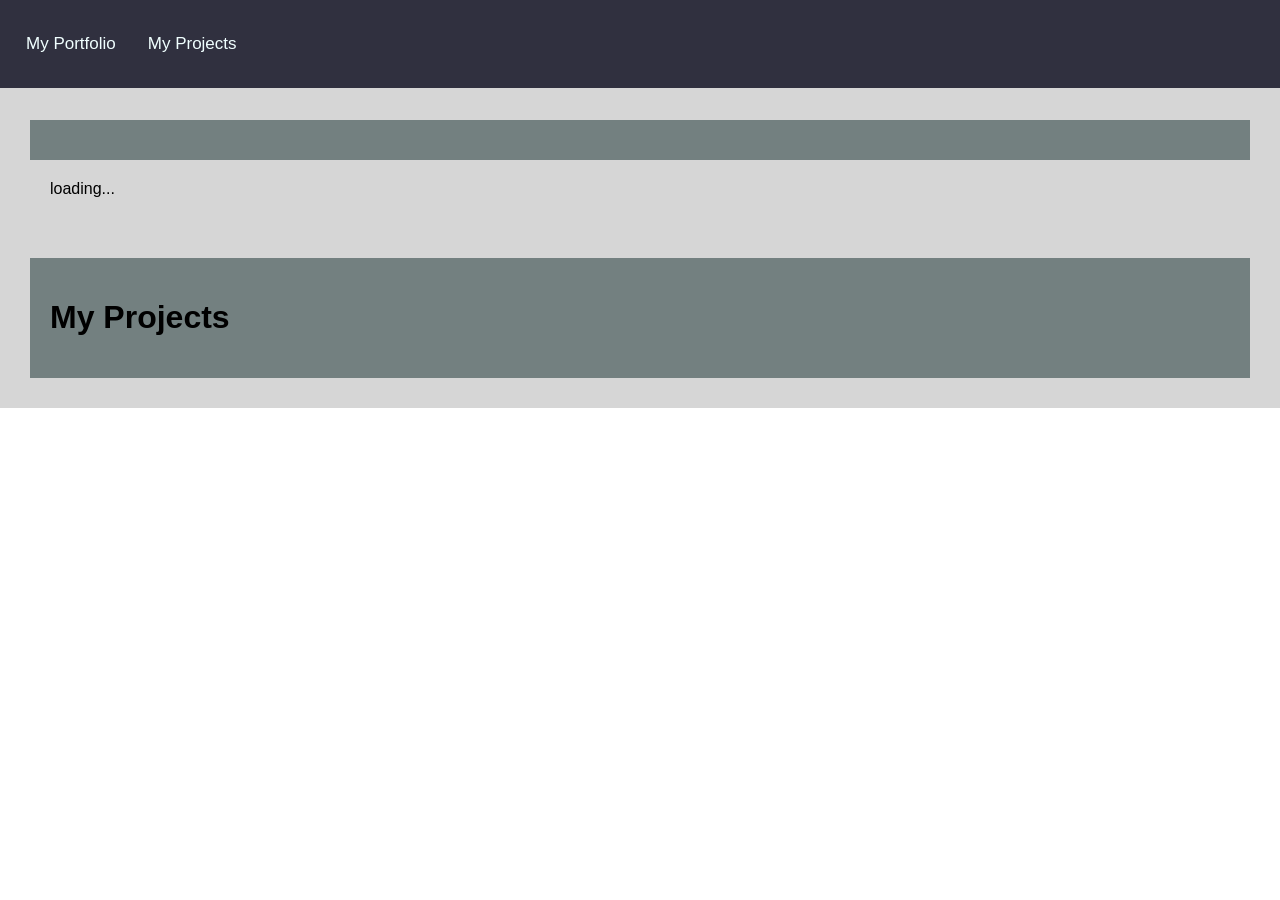
==== index.html @ d5e69540 "Rename file" ====
<!DOCTYPE html>
<html lang="en">
    <head>
        <meta name="viewport" content="width=device-width, initial-scale=1.0">
        <title>My Portfolio</title>
        <link rel="stylesheet" href="https://cdnjs.cloudflare.com/ajax/libs/font-awesome/4.7.0/css/font-awesome.min.css">
        <style>
            body{
                margin: 0;
                font-family: Arial, Helvetica, sans-serif;
            }
            div{
                padding: 20px 20px 20px 20px;
            }
            .container{
                background-color:#cccc;
                padding: 120px 30px 30px 30px;
                
            }
            .topnav{
                overflow: hidden;
                background-color:rgb(48, 48, 63);
                padding: 20px 10px;
                transition: 0.4s;
                position: fixed;
                width: 100%;
                top: 0;
                z-index:99;
            }
            .topnav a{
                float: left;
                color:azure;
                text-align: center;
                padding: 14px 16px;
                text-decoration: burlywood;
                font-size: 17px;
            }
            .topnav a:hover{
                background-color:cadetblue;
                color: white;
            }
            .topnav .icon {
                display: none;
            }

            @media screen and (max-width: 600px) {
            .topnav a:not(:first-child) {display: none;}
            .topnav a.icon {
                float: right;
                display: block;
            }
            }
            
            @media screen and (max-width: 600px) {
            .topnav.responsive {position: relative;}
            .topnav.responsive .icon {
                position: absolute;
                right: 0;
                top: 0;
            }
            .topnav.responsive a {
                float: none;
                display: block;
                text-align: left;
            }
            }




        </style>
    </head>
    <body>
        <div class="topnav" id="myTopnav">
            <a class="active" href="#home">My Portfolio</a>           
            <a href="#project">My Projects</a>
            <a href="javascript:void(0);" class="icon" onclick="myFunction()">
                <i class="fa fa-bars"></i>
            </a>

        </div>
        <div class="container">
            <div style='background-color: rgb(115, 128, 128); margin:auto'>
                <div style='margin:auto; background-color:rgb(115, 128, 128); width:50%;'class="main" id="mainContainer" hidden>
                    <img height="250" width="250" id="profileImage">
                    <h2 id="fullName"></h2>
                    <h3 id="companyName"></h3>
                    <h4 id="companyLocation"></h4>
                    <h5 id="followersInfo"></h5>
                    <p>
                        Check me on <a id="githubLink">Github</a>
                    </p>
                </div>
            </div>
            
            <div id="loading">
                loading...
            </div>
            <div style="padding:20px 20px">
                
            </div>
            <div style="background-color:rgb(115, 128, 128)"  id="project">
                <h1>My Projects</h1>
              
            </div>
        </div>


        <script>
            fetch("https://api.github.com/users/sbids")
            .then(response => response.json())
            .then(function(data){
                let followersCount = data['followers']
                let followersInfo = `I have been followed by ${followersCount} awesome people`
                document.getElementById('profileImage').src = data['avatar_url']
                document.getElementById('fullName').textContent = data['name']
                document.getElementById('companyName').textContent = data['company']
                document.getElementById('companyLocation').textContent = data['location']
                document.getElementById('followersInfo').textContent = followersInfo
                document.getElementById('githubLink').href = data['html_url']
                document.getElementById('mainContainer').hidden = false
                document.getElementById('loading').hidden = true

            })

            fetch("https://api.github.com/users/sbids/repos")
            .then(response => response.json())
            .then(function(data){
                for(x of data){
                    let anchor = document.createElement("a");
                    anchor.href = x.html_url;
                    anchor.textContent = x.name;
                                       
                    let m = document.createElement("OL");
                    m.setAttribute("id", "myOl");
                    document.getElementById('project').appendChild(m)

                    let y = document.createElement("LI");
                    y.appendChild(anchor).style.fontSize="large";
                    document.getElementById("myOl").appendChild(y)
                }
            })
            

            function myFunction() {
                var x = document.getElementById("myTopnav");
                if (x.className === "topnav") {
                    x.className += " responsive";
                } else {
                    x.className = "topnav";
                }
            }
            window.onscroll = function() {scrollFunction()};

            function scrollFunction() {
            if (document.body.scrollTop > 80 || document.documentElement.scrollTop > 80) {
                document.getElementById("myTopnav").style.padding = "20px 10px";
            } else {
                document.getElementById("myTopnav").style.padding = "20px 10px";
            }
            }
        </script>
    </body>
</html>
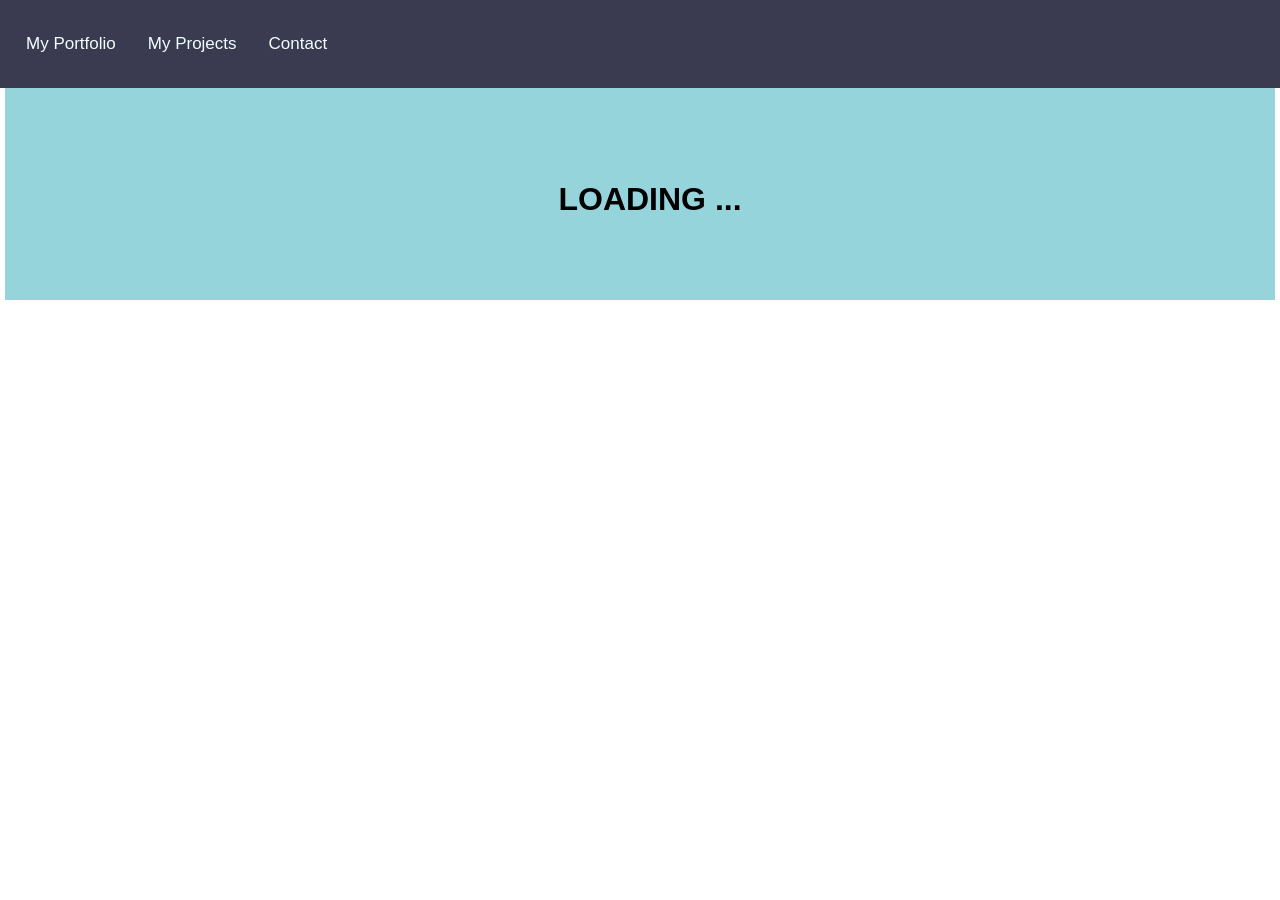
==== commit 710df1cb: "Added CSS files, images and Updated index file" ====
--- a/index.html
+++ b/index.html
@@ -4,105 +4,78 @@
         <meta name="viewport" content="width=device-width, initial-scale=1.0">
         <title>My Portfolio</title>
         <link rel="stylesheet" href="https://cdnjs.cloudflare.com/ajax/libs/font-awesome/4.7.0/css/font-awesome.min.css">
-        <style>
-            body{
-                margin: 0;
-                font-family: Arial, Helvetica, sans-serif;
-            }
-            div{
-                padding: 20px 20px 20px 20px;
-            }
-            .container{
-                background-color:#cccc;
-                padding: 120px 30px 30px 30px;
-                
-            }
-            .topnav{
-                overflow: hidden;
-                background-color:rgb(48, 48, 63);
-                padding: 20px 10px;
-                transition: 0.4s;
-                position: fixed;
-                width: 100%;
-                top: 0;
-                z-index:99;
-            }
-            .topnav a{
-                float: left;
-                color:azure;
-                text-align: center;
-                padding: 14px 16px;
-                text-decoration: burlywood;
-                font-size: 17px;
-            }
-            .topnav a:hover{
-                background-color:cadetblue;
-                color: white;
-            }
-            .topnav .icon {
-                display: none;
-            }
-
-            @media screen and (max-width: 600px) {
-            .topnav a:not(:first-child) {display: none;}
-            .topnav a.icon {
-                float: right;
-                display: block;
-            }
-            }
-            
-            @media screen and (max-width: 600px) {
-            .topnav.responsive {position: relative;}
-            .topnav.responsive .icon {
-                position: absolute;
-                right: 0;
-                top: 0;
-            }
-            .topnav.responsive a {
-                float: none;
-                display: block;
-                text-align: left;
-            }
-            }
-
-
-
-
-        </style>
-    </head>
+        <link rel="stylesheet" href="style.css">
     <body>
-        <div class="topnav" id="myTopnav">
+        <nav class="topnav" id="myTopnav">
             <a class="active" href="#home">My Portfolio</a>           
             <a href="#project">My Projects</a>
+            <a href="#contact">Contact</a>
             <a href="javascript:void(0);" class="icon" onclick="myFunction()">
                 <i class="fa fa-bars"></i>
             </a>
+        </nav>
+        <div class="container">            
+            <div id="loading">
+                <h1 style="text-align: center;">LOADING ...</h1>
+            </div>
+            <div class="gradient" id="mainContainer" hidden>                                        
+                <table>
+                    <tr>
+                        <td style="width:40%">
+                            <h2 id="fullName"></h2>
+                            <h3 id="companyName"></h3>
+                            <h4 id="companyLocation"></h4>
+                            <h5 id="followersInfo"></h5>
+                            
+                            <p><strong>Check me on  </strong><br>                    
+                                <a id="githubLink" target="_blank"><i class="fa fa-github"  style="color:black"></i></a>
+                                <a href="https://www.linkedin.com/in/bidhya-shrestha-98ab3a123/" target="_blank"><i class="fa fa-linkedin-square" style="background: #007bb5; color:white"></i></a>
+                                <a href="https://www.facebook.com/scientia.avellit" target="_blank"><i class="fa fa-facebook" style="background: #3B5998;color:white;"></i></a>
+                            </p>
+                        </td>
+                        <td style="width:60%; text-align:right">
+                            <img style="width:100%; height:auto; max-width: 300px;" id="profileImage">
+                        </td>
+                    </tr>
+                </table>
+            </div>
 
-        </div>
-        <div class="container">
-            <div style='background-color: rgb(115, 128, 128); margin:auto'>
-                <div style='margin:auto; background-color:rgb(115, 128, 128); width:50%;'class="main" id="mainContainer" hidden>
-                    <img height="250" width="250" id="profileImage">
-                    <h2 id="fullName"></h2>
-                    <h3 id="companyName"></h3>
-                    <h4 id="companyLocation"></h4>
-                    <h5 id="followersInfo"></h5>
-                    <p>
-                        Check me on <a id="githubLink">Github</a>
-                    </p>
+            <div id="project" class="gradient" hidden>
+                <h2 style="padding: 15px 0px 0px 10px">MY PROJECTS</h2>
+                
+            </div>
+
+            <div id="contact" class="gradient" hidden>
+                <header style="padding:10px 0px 0px 0px">
+                    <h3 style="text-align:center;">Contact me </h3>
+                </header>
+                <h2 style="text-align: center;">GET IN TOUCH WITH ME</h2>  
+                <div style="text-align:center; margin:auto; width:50%;">
+                    <i class="fa fa-envelope" style="color:rgb(57, 35, 117);"></i><br>
+                    <h4>
+                        Contact By Email           
+                    </h4>
+                    <a href="mailto:shresthabidhya6381@gmail.com">shresthabidhya6381@gmail.com</a><br>
+                    <hr>
+                    <br>
+                    <i class="fa fa-phone" style="font-size:36px; color:rgb(57, 35, 117);"></i><br>
+                    <h4>
+                        Contact By Phone           
+                    </h4>
+                    <a href="tel:+9779860896950">+977-9850896950</a>
+                    <hr>
+                    <br>
+                    <i class="fa fa-home" style="font-size:36px; color:rgb(57, 35, 117);"></i><br>
+                    <h4>
+                        Looking for Address          
+                    </h4>
+                    <h4>Sanga, Banepa -14</h4>
+                    <h4>Kavrepalanchwok, Nepal</h4>
                 </div>
+                
+                
             </div>
             
-            <div id="loading">
-                loading...
-            </div>
-            <div style="padding:20px 20px">
-                
-            </div>
-            <div style="background-color:rgb(115, 128, 128)"  id="project">
-                <h1>My Projects</h1>
-              
-            </div>
         </div>
 
 
@@ -119,6 +92,8 @@
                 document.getElementById('followersInfo').textContent = followersInfo
                 document.getElementById('githubLink').href = data['html_url']
                 document.getElementById('mainContainer').hidden = false
+                document.getElementById('project').hidden = false
+                document.getElementById('contact').hidden = false                
                 document.getElementById('loading').hidden = true
 
             })
@@ -128,16 +103,21 @@
             .then(function(data){
                 for(x of data){
                     let anchor = document.createElement("a");
+                    let project_description = x['description']
+                    let description_list = document.createElement("DL");
+                    let description_term = document.createElement("DT");
+                    let description_definition = document.createElement("DD");     
+                    let br = document.createElement("BR");           
                     anchor.href = x.html_url;
-                    anchor.textContent = x.name;
-                                       
-                    let m = document.createElement("OL");
-                    m.setAttribute("id", "myOl");
-                    document.getElementById('project').appendChild(m)
-
-                    let y = document.createElement("LI");
-                    y.appendChild(anchor).style.fontSize="large";
-                    document.getElementById("myOl").appendChild(y)
+                    anchor.textContent = x.name;      
+                    description_list.setAttribute("id", "myOl");
+                    document.getElementById('project').appendChild(description_list);
+                    description_definition.textContent = project_description;
+                    description_term.appendChild(anchor).style.fontSize="large";
+                    description_term.appendChild(description_definition); 
+                    description_term.append(br);                   
+                    document.getElementById("myOl").appendChild(description_term);
+                    
                 }
             })
             
--- a/style.css
+++ b/style.css
@@ -0,0 +1,97 @@
+body{
+    margin: 0;
+    font-family: Arial, Helvetica, sans-serif;
+}
+
+div{
+    padding: 20px 20px 20px 40px;
+    margin:10px 5px 10px 5px;
+    word-wrap: break-word;
+    /* outline:5px solid rgb(56, 158, 172); */
+}
+
+.gradient{
+    background-image: linear-gradient(rgb(236, 232, 241), rgb(143, 135, 190));
+    width:70%;
+    margin:auto;
+    margin-top: 20px;
+    margin-bottom: 20px;
+    /* filter: drop-shadow(15px 17px 18px red); */
+}
+
+.container{
+    background-image : url("peng.png"), url("owllu.jpg");
+    background-size: 15%, cover;
+    background-repeat: no-repeat;
+    background-attachment: fixed, fixed;
+    background-position: left center,right bottom;
+    /* background-color:rgb(50, 50, 51); */
+    padding: 120px 30px 30px 30px; 
+    height:100%           
+}
+
+.topnav{
+    overflow: hidden;
+    background-color:rgb(58, 58, 80);
+    padding: 20px 10px;
+    transition: 0.4s;
+    position: fixed;
+    width: 100%;
+    top: 0;
+    z-index:99;
+}
+
+.topnav a{
+    float: left;
+    color:azure;
+    text-align: center;
+    padding: 14px 16px;
+    text-decoration: burlywood;
+    font-size: 17px;
+}
+
+.topnav a:hover{
+    background-color:cadetblue;
+    color: white;
+}
+
+.topnav .icon {
+    display: none;
+}
+
+@media screen and (max-width: 600px) {
+    .topnav a:not(:first-child) {display: none;}
+    .topnav a.icon {
+        float: right;
+        display: block;
+    }
+    }
+    
+@media screen and (max-width: 600px) {
+    .topnav.responsive {position: relative;}
+    .topnav.responsive .icon {
+        position: absolute;
+        right: 0;
+        top: 0;
+    }
+
+.topnav.responsive a {
+    float: none;
+    display: block;
+    text-align: left;
+}
+}
+
+.fa:hover {
+    opacity: 0.7;
+}
+
+.fa {
+    padding: 5px;
+    font-size: 20px;
+    width: 15px;
+    height: 15px;
+    text-align: center;
+    text-decoration: none;
+    margin: 2px 2px;
+}
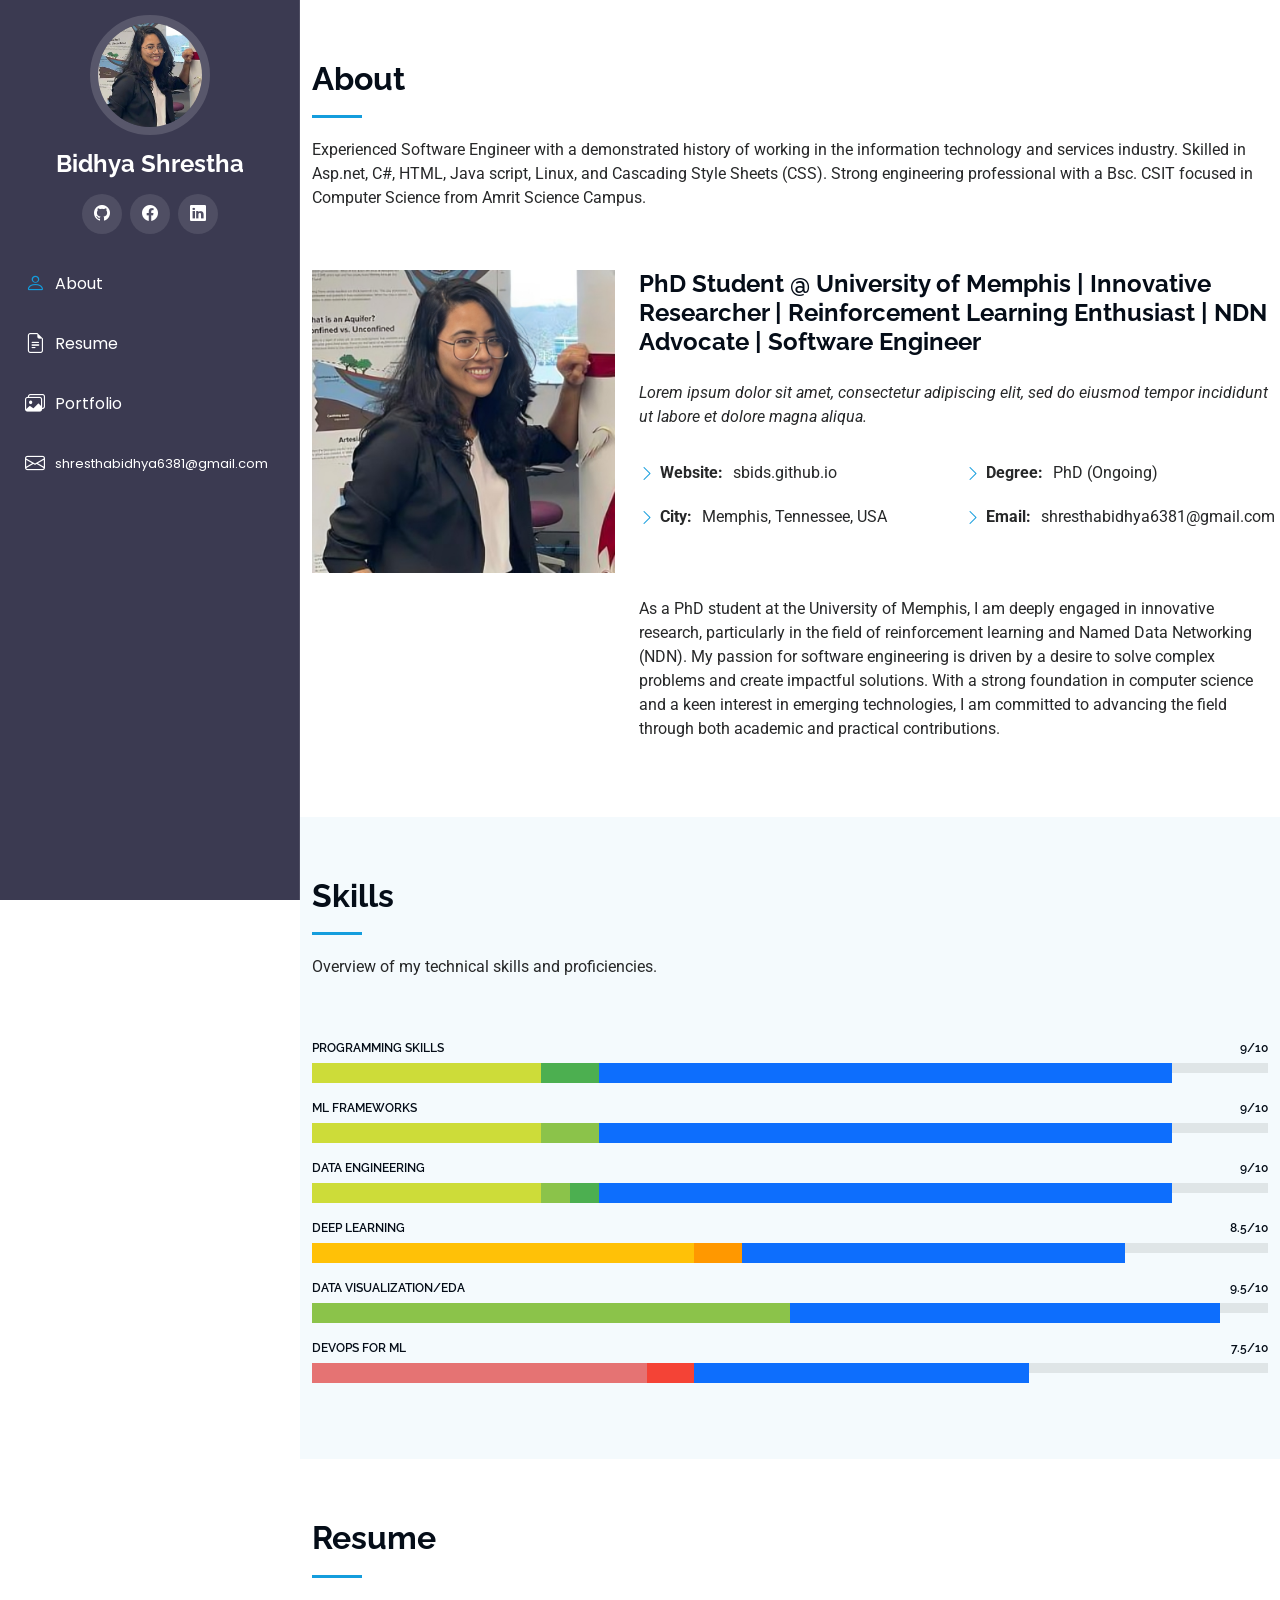
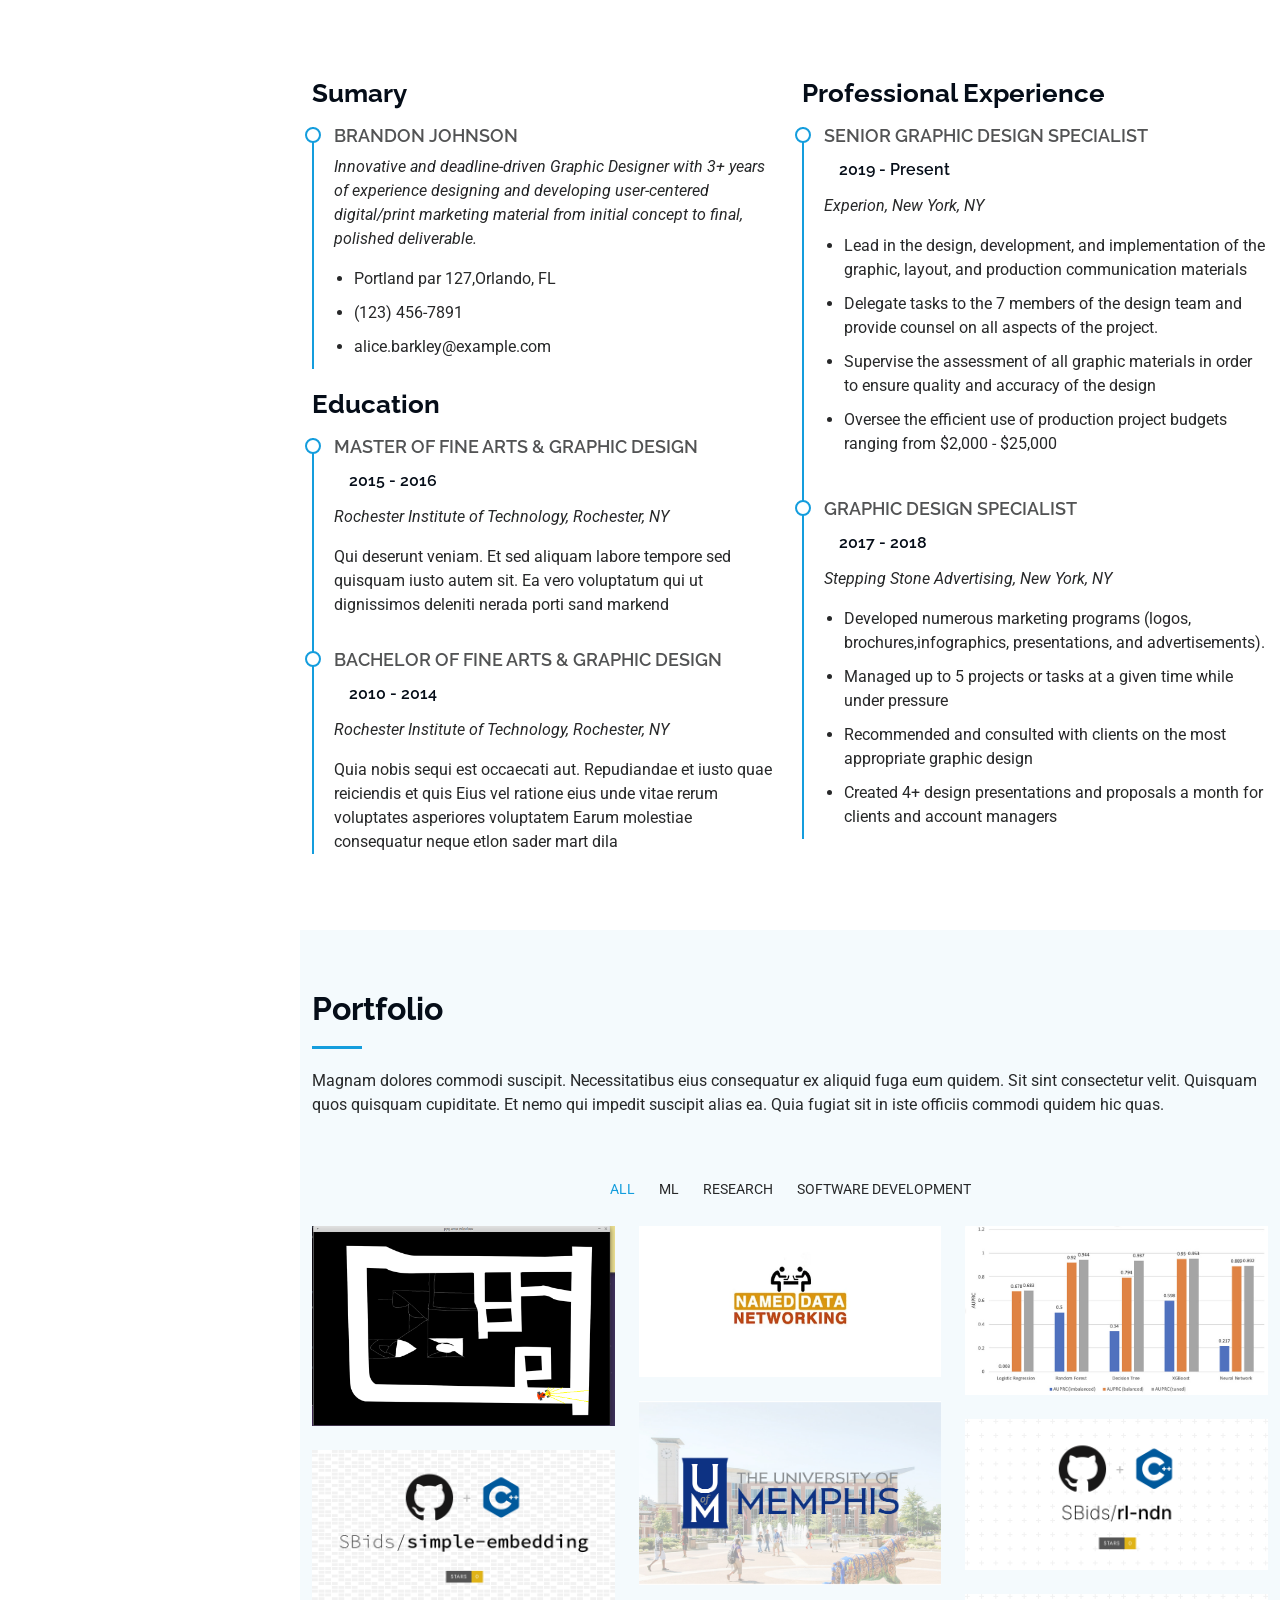
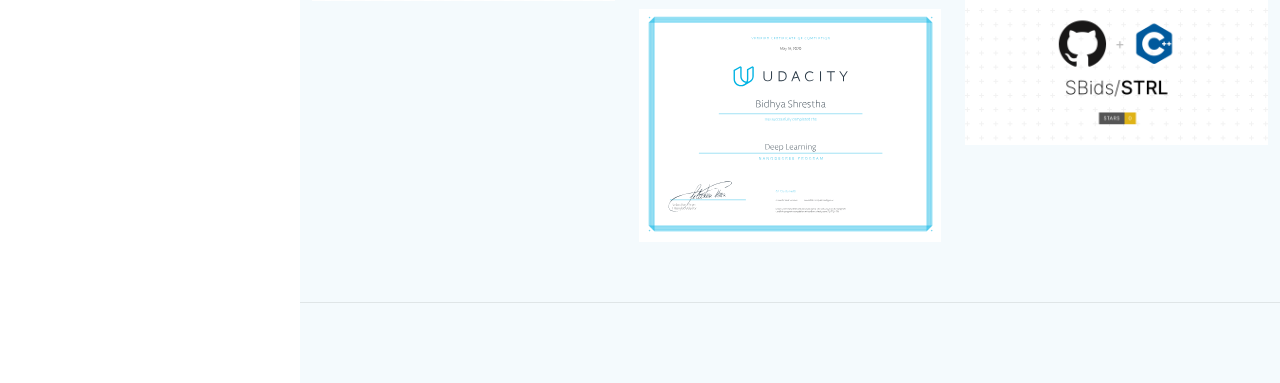
==== commit 8ac57a27: "second version of portfolio page" ====
--- a/index.html
+++ b/index.html
@@ -1,144 +1,430 @@
 <!DOCTYPE html>
 <html lang="en">
-    <head>
-        <meta name="viewport" content="width=device-width, initial-scale=1.0">
-        <title>My Portfolio</title>
-        <link rel="stylesheet" href="https://cdnjs.cloudflare.com/ajax/libs/font-awesome/4.7.0/css/font-awesome.min.css">
-        <link rel="stylesheet" href="style.css">
-    <body>
-        <nav class="topnav" id="myTopnav">
-            <a class="active" href="#home">My Portfolio</a>           
-            <a href="#project">My Projects</a>
-            <a href="#contact">Contact</a>
-            <a href="javascript:void(0);" class="icon" onclick="myFunction()">
-                <i class="fa fa-bars"></i>
-            </a>
-        </nav>
-        <div class="container">            
-            <div id="loading">
-                <h1 style="text-align: center;">LOADING ...</h1>
-            </div>
-            <div class="gradient" id="mainContainer" hidden>                                        
-                <table>
-                    <tr>
-                        <td style="width:40%">
-                            <h2 id="fullName"></h2>
-                            <h3 id="companyName"></h3>
-                            <h4 id="companyLocation"></h4>
-                            <h5 id="followersInfo"></h5>
-                            
-                            <p><strong>Check me on  </strong><br>                    
-                                <a id="githubLink" target="_blank"><i class="fa fa-github"  style="color:black"></i></a>
-                                <a href="https://www.linkedin.com/in/bidhya-shrestha-98ab3a123/" target="_blank"><i class="fa fa-linkedin-square" style="background: #007bb5; color:white"></i></a>
-                                <a href="https://www.facebook.com/scientia.avellit" target="_blank"><i class="fa fa-facebook" style="background: #3B5998;color:white;"></i></a>
-                            </p>
-                        </td>
-                        <td style="width:60%; text-align:right">
-                            <img style="width:100%; height:auto; max-width: 300px;" id="profileImage">
-                        </td>
-                    </tr>
-                </table>
-            </div>
-
-            <div id="project" class="gradient" hidden>
-                <h2 style="padding: 15px 0px 0px 10px">MY PROJECTS</h2>
-                
-            </div>
-
-            <div id="contact" class="gradient" hidden>
-                <header style="padding:10px 0px 0px 0px">
-                    <h3 style="text-align:center;">Contact me </h3>
-                </header>
-                <h2 style="text-align: center;">GET IN TOUCH WITH ME</h2>  
-                <div style="text-align:center; margin:auto; width:50%;">
-                    <i class="fa fa-envelope" style="color:rgb(57, 35, 117);"></i><br>
-                    <h4>
-                        Contact By Email           
-                    </h4>
-                    <a href="mailto:shresthabidhya6381@gmail.com">shresthabidhya6381@gmail.com</a><br>
-                    <hr>
-                    <br>
-                    <i class="fa fa-phone" style="font-size:36px; color:rgb(57, 35, 117);"></i><br>
-                    <h4>
-                        Contact By Phone           
-                    </h4>
-                    <a href="tel:+9779860896950">+977-9850896950</a>
-                    <hr>
-                    <br>
-                    <i class="fa fa-home" style="font-size:36px; color:rgb(57, 35, 117);"></i><br>
-                    <h4>
-                        Looking for Address          
-                    </h4>
-                    <h4>Sanga, Banepa -14</h4>
-                    <h4>Kavrepalanchwok, Nepal</h4>
-                </div>
-                
-                
-            </div>
-            
+
+<head>
+  <meta charset="utf-8">
+  <meta content="width=device-width, initial-scale=1.0" name="viewport">
+  <title>Portfolio | Bidhya Shrestha</title>
+  <link href="assets/img/favicon.png" rel="icon">
+  
+  <link href="https://fonts.googleapis.com" rel="preconnect">
+  <link href="https://fonts.gstatic.com" rel="preconnect" crossorigin>
+  <link href="https://fonts.googleapis.com/css2?family=Roboto:ital,wght@0,100;0,300;0,400;0,500;0,700;0,900;1,100;1,300;1,400;1,500;1,700;1,900&family=Poppins:ital,wght@0,100;0,200;0,300;0,400;0,500;0,600;0,700;0,800;0,900;1,100;1,200;1,300;1,400;1,500;1,600;1,700;1,800;1,900&family=Raleway:ital,wght@0,100;0,200;0,300;0,400;0,500;0,600;0,700;0,800;0,900;1,100;1,200;1,300;1,400;1,500;1,600;1,700;1,800;1,900&display=swap" rel="stylesheet">
+
+  <!-- Vendor CSS Files -->
+  <link href="assets/vendor/bootstrap/css/bootstrap.min.css" rel="stylesheet">
+  <link href="assets/vendor/bootstrap-icons/bootstrap-icons.css" rel="stylesheet">
+  <link href="assets/vendor/aos/aos.css" rel="stylesheet">
+  <link href="assets/vendor/glightbox/css/glightbox.min.css" rel="stylesheet">
+  <link href="assets/vendor/swiper/swiper-bundle.min.css" rel="stylesheet">
+
+  <!-- Main CSS File -->
+  <link href="assets/css/main.css" rel="stylesheet">
+
+</head>
+
+<body class="index-page">
+
+  <header id="header" class="header primary-background d-flex flex-column">
+    <i class="header-toggle d-xl-none bi bi-list"></i>
+
+    <div class="profile-img">
+      <img src="assets/img/bidhya.png" alt="" class="img-fluid rounded-circle">
+    </div>
+
+    <a href="index.html" class="logo d-flex align-items-center justify-content-center">
+      <h1 class="sitename">Bidhya Shrestha</h1>
+    </a>
+
+    <div class="social-links text-center">
+      <a href="https://github.com/SBids" class="github"><i class="bi bi-github"></i></a>
+      <a href="https://www.facebook.com/scientia.avellit" class="facebook"><i class="bi bi-facebook"></i></a>
+      <a href="https://www.linkedin.com/in/bidhya-shrestha-98ab3a123/" class="linkedin"><i class="bi bi-linkedin"></i></a>
+    </div>
+
+    <nav id="navmenu" class="navmenu">
+      <ul>
+        <li><a href="#about"><i class="bi bi-person navicon"></i> About</a></li>
+        <li><a href="#resume"><i class="bi bi-file-earmark-text navicon"></i> Resume</a></li>
+        <li><a href="#portfolio"><i class="bi bi-images navicon"></i> Portfolio</a></li>
+        <li><a href="mailto:shresthabidhya6381@gmail.com" style="font-size: small;"><i class="bi bi-envelope navicon"></i> shresthabidhya6381@gmail.com</a></li>
+      </ul>
+    </nav>
+
+  </header>
+
+  <main class="main">
+
+    
+    <!-- About Section -->
+    <section id="about" class="about section">
+
+      <!-- Section Title -->
+      <div class="container section-title" data-aos="fade-up">
+        <h2>About</h2>
+        <p>Experienced Software Engineer with a demonstrated history of working in the information technology and services industry. Skilled in Asp.net, C#, HTML, Java script, Linux, and Cascading Style Sheets (CSS). Strong engineering professional with a Bsc. CSIT focused in Computer Science from Amrit Science Campus.         </p>
+      </div><!-- End Section Title -->
+
+      <div class="container" data-aos="fade-up" data-aos-delay="100">
+
+        <div class="row gy-4 justify-content-center">
+          <div class="col-lg-4">
+            <img src="assets/img/bidhya.png" class="img-fluid" alt="">
+          </div>
+          <div class="col-lg-8 content">
+            <h2>PhD Student @ University of Memphis | Innovative Researcher | Reinforcement Learning Enthusiast | NDN Advocate | Software Engineer</h2>
+            <p class="fst-italic py-3">
+              Lorem ipsum dolor sit amet, consectetur adipiscing elit, sed do eiusmod tempor incididunt ut labore et dolore
+              magna aliqua.
+            </p>
+            <div class="row">
+              <div class="col-lg-6">
+                <ul>
+                  <li><i class="bi bi-chevron-right"></i> <strong>Website:</strong> <span>sbids.github.io</span></li>
+                  <!-- <li><i class="bi bi-chevron-right"></i> <strong>Phone:</strong> <span>+123 456 7890</span></li> -->
+                  <li><i class="bi bi-chevron-right"></i> <strong>City:</strong> <span>Memphis, Tennessee, USA</span></li>
+                </ul>
+              </div>
+              <div class="col-lg-6">
+                <ul>
+                  <li><i class="bi bi-chevron-right"></i> <strong>Degree:</strong> <span>PhD (Ongoing)</span></li>
+                  <li><i class="bi bi-chevron-right"></i> <strong>Email:</strong> <span>shresthabidhya6381@gmail.com</span></li>
+              </div>
+            </div>
+            <p class="py-3">
+            <p>
+              As a PhD student at the University of Memphis, I am deeply engaged in innovative research, particularly in the field of reinforcement learning and Named Data Networking (NDN). My passion for software engineering is driven by a desire to solve complex problems and create impactful solutions. With a strong foundation in computer science and a keen interest in emerging technologies, I am committed to advancing the field through both academic and practical contributions.
+            </p>
+            </p>
+          </div>
         </div>
 
-
-        <script>
-            fetch("https://api.github.com/users/sbids")
-            .then(response => response.json())
-            .then(function(data){
-                let followersCount = data['followers']
-                let followersInfo = `I have been followed by ${followersCount} awesome people`
-                document.getElementById('profileImage').src = data['avatar_url']
-                document.getElementById('fullName').textContent = data['name']
-                document.getElementById('companyName').textContent = data['company']
-                document.getElementById('companyLocation').textContent = data['location']
-                document.getElementById('followersInfo').textContent = followersInfo
-                document.getElementById('githubLink').href = data['html_url']
-                document.getElementById('mainContainer').hidden = false
-                document.getElementById('project').hidden = false
-                document.getElementById('contact').hidden = false                
-                document.getElementById('loading').hidden = true
-
-            })
-
-            fetch("https://api.github.com/users/sbids/repos")
-            .then(response => response.json())
-            .then(function(data){
-                for(x of data){
-                    let anchor = document.createElement("a");
-                    let project_description = x['description']
-                    let description_list = document.createElement("DL");
-                    let description_term = document.createElement("DT");
-                    let description_definition = document.createElement("DD");     
-                    let br = document.createElement("BR");           
-                    anchor.href = x.html_url;
-                    anchor.textContent = x.name;      
-                    description_list.setAttribute("id", "myOl");
-                    document.getElementById('project').appendChild(description_list);
-                    description_definition.textContent = project_description;
-                    description_term.appendChild(anchor).style.fontSize="large";
-                    description_term.appendChild(description_definition); 
-                    description_term.append(br);                   
-                    document.getElementById("myOl").appendChild(description_term);
-                    
-                }
-            })
-            
-
-            function myFunction() {
-                var x = document.getElementById("myTopnav");
-                if (x.className === "topnav") {
-                    x.className += " responsive";
-                } else {
-                    x.className = "topnav";
-                }
-            }
-            window.onscroll = function() {scrollFunction()};
-
-            function scrollFunction() {
-            if (document.body.scrollTop > 80 || document.documentElement.scrollTop > 80) {
-                document.getElementById("myTopnav").style.padding = "20px 10px";
-            } else {
-                document.getElementById("myTopnav").style.padding = "20px 10px";
-            }
-            }
-        </script>
-    </body>
+      </div>
+
+    </section><!-- /About Section -->
+
+    
+<!-- Skills Section -->
+<section id="skills" class="skills section light-background">
+
+  <!-- Section Title -->
+  <div class="container section-title" data-aos="fade-up">
+    <h2>Skills</h2>
+    <p>Overview of my technical skills and proficiencies.</p>
+  </div><!-- End Section Title -->
+
+  <div class="container" data-aos="fade-up" data-aos-delay="100">
+
+    <div class="row skills-content skills-animation">
+
+      <div class="col-lg-12">
+
+        <div class="progress">
+          <span class="skill">Programming Skills <i class="val">9/10</i></span>
+          <div class="progress-bar-wrap">
+            <div class="progress-bar" role="progressbar" aria-valuenow="90" aria-valuemin="0" aria-valuemax="100" style="width: 90%;">
+              <div style="width: 33.33%; background-color: #4caf50;" title="Python: 10/10"></div>
+              <div style="width: 23.33%; background-color: #8bc34a;" title="C#: 7/10"></div>
+              <div style="width: 26.67%; background-color: #cddc39;" title="SQL: 8/10"></div>
+            </div>
+          </div>
+        </div><!-- End Skills Item -->
+
+        <div class="progress">
+          <span class="skill">ML Frameworks <i class="val">9/10</i></span>
+          <div class="progress-bar-wrap">
+            <div class="progress-bar" role="progressbar" aria-valuenow="90" aria-valuemin="0" aria-valuemax="100" style="width: 90%;">
+              <div style="width: 30%; background-color: #4caf50;" title="TensorFlow/Keras: 9/10"></div>
+              <div style="width: 33.33%; background-color: #8bc34a;" title="Scikit-learn: 10/10"></div>
+              <div style="width: 26.67%; background-color: #cddc39;" title="NLP Tools: 8/10"></div>
+            </div>
+          </div>
+        </div><!-- End Skills Item -->
+
+        <div class="progress">
+          <span class="skill">Data Engineering <i class="val">9/10</i></span>
+          <div class="progress-bar-wrap">
+            <div class="progress-bar" role="progressbar" aria-valuenow="90" aria-valuemin="0" aria-valuemax="100" style="width: 90%;">
+              <div style="width: 33.33%; background-color: #4caf50;" title="Data Wrangling: 10/10"></div>
+              <div style="width: 30%; background-color: #8bc34a;" title="ETL/Pipelines: 9/10"></div>
+              <div style="width: 26.67%; background-color: #cddc39;" title="Cloud Tools: 8/10"></div>
+            </div>
+          </div>
+        </div><!-- End Skills Item -->
+
+        <div class="progress">
+          <span class="skill">Deep Learning <i class="val">8.5/10</i></span>
+          <div class="progress-bar-wrap">
+            <div class="progress-bar" role="progressbar" aria-valuenow="85" aria-valuemin="0" aria-valuemax="100" style="width: 85%;">
+              <div style="width: 52.94%; background-color: #ff9800;" title="Model Design: 9/10"></div>
+              <div style="width: 47.06%; background-color: #ffc107;" title="Optimization Techniques: 8/10"></div>
+            </div>
+          </div>
+        </div><!-- End Skills Item -->
+
+        <div class="progress">
+          <span class="skill">Data Visualization/EDA <i class="val">9.5/10</i></span>
+          <div class="progress-bar-wrap">
+            <div class="progress-bar" role="progressbar" aria-valuenow="95" aria-valuemin="0" aria-valuemax="100" style="width: 95%;">
+              <div style="width: 47.37%; background-color: #4caf50;" title="Visualization Tools: 9/10"></div>
+              <div style="width: 52.63%; background-color: #8bc34a;" title="EDA: 10/10"></div>
+            </div>
+          </div>
+        </div><!-- End Skills Item -->
+
+        <div class="progress">
+          <span class="skill">DevOps for ML <i class="val">7.5/10</i></span>
+          <div class="progress-bar-wrap">
+            <div class="progress-bar" role="progressbar" aria-valuenow="75" aria-valuemin="0" aria-valuemax="100" style="width: 75%;">
+              <div style="width: 53.33%; background-color: #f44336;" title="Version Control: 8/10"></div>
+              <div style="width: 46.67%; background-color: #e57373;" title="Containerization: 7/10"></div>
+            </div>
+          </div>
+        </div><!-- End Skills Item -->
+
+      </div>
+
+    </div>
+
+  </div>
+
+</section><!-- /Skills Section -->
+
+    <section id="resume" class="resume section">
+
+      <div class="container section-title" data-aos="fade-up">
+        <h2>Resume</h2>
+      </div><!-- End Section Title -->
+
+      <div class="container">
+
+        <div class="row">
+
+          <div class="col-lg-6" data-aos="fade-up" data-aos-delay="100">
+            <h3 class="resume-title">Sumary</h3>
+
+            <div class="resume-item pb-0">
+              <h4>Brandon Johnson</h4>
+              <p><em>Innovative and deadline-driven Graphic Designer with 3+ years of experience designing and developing user-centered digital/print marketing material from initial concept to final, polished deliverable.</em></p>
+              <ul>
+                <li>Portland par 127,Orlando, FL</li>
+                <li>(123) 456-7891</li>
+                <li>alice.barkley@example.com</li>
+              </ul>
+            </div><!-- Edn Resume Item -->
+
+            <h3 class="resume-title">Education</h3>
+            <div class="resume-item">
+              <h4>Master of Fine Arts &amp; Graphic Design</h4>
+              <h5>2015 - 2016</h5>
+              <p><em>Rochester Institute of Technology, Rochester, NY</em></p>
+              <p>Qui deserunt veniam. Et sed aliquam labore tempore sed quisquam iusto autem sit. Ea vero voluptatum qui ut dignissimos deleniti nerada porti sand markend</p>
+            </div><!-- Edn Resume Item -->
+
+            <div class="resume-item">
+              <h4>Bachelor of Fine Arts &amp; Graphic Design</h4>
+              <h5>2010 - 2014</h5>
+              <p><em>Rochester Institute of Technology, Rochester, NY</em></p>
+              <p>Quia nobis sequi est occaecati aut. Repudiandae et iusto quae reiciendis et quis Eius vel ratione eius unde vitae rerum voluptates asperiores voluptatem Earum molestiae consequatur neque etlon sader mart dila</p>
+            </div><!-- Edn Resume Item -->
+
+          </div>
+
+          <div class="col-lg-6" data-aos="fade-up" data-aos-delay="200">
+            <h3 class="resume-title">Professional Experience</h3>
+            <div class="resume-item">
+              <h4>Senior graphic design specialist</h4>
+              <h5>2019 - Present</h5>
+              <p><em>Experion, New York, NY </em></p>
+              <ul>
+                <li>Lead in the design, development, and implementation of the graphic, layout, and production communication materials</li>
+                <li>Delegate tasks to the 7 members of the design team and provide counsel on all aspects of the project. </li>
+                <li>Supervise the assessment of all graphic materials in order to ensure quality and accuracy of the design</li>
+                <li>Oversee the efficient use of production project budgets ranging from $2,000 - $25,000</li>
+              </ul>
+            </div><!-- Edn Resume Item -->
+
+            <div class="resume-item">
+              <h4>Graphic design specialist</h4>
+              <h5>2017 - 2018</h5>
+              <p><em>Stepping Stone Advertising, New York, NY</em></p>
+              <ul>
+                <li>Developed numerous marketing programs (logos, brochures,infographics, presentations, and advertisements).</li>
+                <li>Managed up to 5 projects or tasks at a given time while under pressure</li>
+                <li>Recommended and consulted with clients on the most appropriate graphic design</li>
+                <li>Created 4+ design presentations and proposals a month for clients and account managers</li>
+              </ul>
+            </div><!-- Edn Resume Item -->
+
+          </div>
+
+        </div>
+
+      </div>
+
+    </section><!-- /Resume Section -->
+<!-- Portfolio Section -->
+<section id="portfolio" class="portfolio section light-background">
+
+  <!-- Section Title -->
+  <div class="container section-title" data-aos="fade-up">
+    <h2>Portfolio</h2>
+    <p>Magnam dolores commodi suscipit. Necessitatibus eius consequatur ex aliquid fuga eum quidem. Sit sint consectetur velit. Quisquam quos quisquam cupiditate. Et nemo qui impedit suscipit alias ea. Quia fugiat sit in iste officiis commodi quidem hic quas.</p>
+  </div><!-- End Section Title -->
+
+  <div class="container">
+
+    <div class="isotope-layout" data-default-filter="*" data-layout="masonry" data-sort="original-order">
+
+      <ul class="portfolio-filters isotope-filters" data-aos="fade-up" data-aos-delay="100">
+        <li data-filter="*" class="filter-active">All</li>
+        <li data-filter=".filter-ml">ML</li>
+        <li data-filter=".filter-research">Research</li>
+        <li data-filter=".filter-app">Software Development</li>
+      </ul><!-- End Portfolio Filters -->
+
+      <div class="row gy-4 isotope-container" data-aos="fade-up" data-aos-delay="200">
+
+        <!-- 2D Self-Driving Car -->
+        <div class="col-lg-4 col-md-6 portfolio-item isotope-item filter-ml">
+          <div class="portfolio-content h-100">
+            <img src="assets/img/portfolio/game.png" class="img-fluid" alt="2D Self-Driving Car">
+            <div class="portfolio-info">
+              <h4>2D Self-Driving Car</h4>
+              <p>A project to simulate a self-driving car in a 2D environment.</p>
+              <a href="https://github.com/SBids/2d-self-driving-car" title="2D Self-Driving Car" class="details-link"><i class="bi bi-link-45deg"></i></a>
+            </div>
+          </div>
+        </div><!-- End Portfolio Item -->
+
+        <!-- NFD-rl-st -->
+        <div class="col-lg-4 col-md-6 portfolio-item isotope-item filter-research">
+          <div class="portfolio-content h-100">
+            <img src="assets/img/portfolio/ndn.webp" class="img-fluid" alt="NFD-rl-st">
+            <div class="portfolio-info">
+              <h4>NFD-rl-st</h4>
+              <p>Named Data Networking Forwarding Daemon with reinforcement learning.</p>
+              <a href="https://github.com/SBids/NFD-rl-st" title="NFD-rl-st" class="details-link"><i class="bi bi-link-45deg"></i></a>
+            </div>
+          </div>
+        </div><!-- End Portfolio Item -->
+
+        <!-- Performance Analysis ML Models -->
+        <div class="col-lg-4 col-md-6 portfolio-item isotope-item filter-research filter-ml">
+          <div class="portfolio-content h-100">
+            <img src="assets/img/portfolio/performance-analysis-ml.jpg" class="img-fluid" alt="Performance Analysis ML Models">
+            <div class="portfolio-info">
+              <h4>Performance Analysis ML Models</h4>
+              <p>Analysis of machine learning models on financial crime detection.</p>
+              <a href="https://github.com/SBids/performance-analysis-ml-models-on-financial-crime-detection" title="Performance Analysis ML Models" class="details-link"><i class="bi bi-link-45deg"></i></a>
+            </div>
+          </div>
+        </div><!-- End Portfolio Item -->
+
+        <!-- Retrieval Engine for UoM -->
+        <div class="col-lg-4 col-md-6 portfolio-item isotope-item filter-app">
+          <div class="portfolio-content h-100">
+            <img src="assets/img/portfolio/UoM-Port-Cover.jpg" class="img-fluid" alt="Retrieval Engine for UoM">
+            <div class="portfolio-info">
+              <h4>Retrieval Engine for UoM</h4>
+              <p>A search engine for retrieving information from the University of Memphis.</p>
+              <a href="https://github.com/SBids/retrieval-engine-for-UofM" title="Retrieval Engine for UoM" class="details-link"><i class="bi bi-link-45deg"></i></a>
+            </div>
+          </div>
+        </div><!-- End Portfolio Item -->
+
+        <!-- RL-NDN -->
+        <div class="col-lg-4 col-md-6 portfolio-item isotope-item filter-research filter-ml">
+          <div class="portfolio-content h-100">
+            <img src="assets/img/portfolio/rl-ndn.png" class="img-fluid" alt="RL-NDN">
+            <div class="portfolio-info">
+              <h4>RL-NDN</h4>
+              <p>Reinforcement learning for Named Data Networking.</p>
+              <a href="https://github.com/SBids/rl-ndn" title="RL-NDN" class="details-link"><i class="bi bi-link-45deg"></i></a>
+            </div>
+          </div>
+        </div><!-- End Portfolio Item -->
+
+        <!-- Simple Embedding -->
+        <div class="col-lg-4 col-md-6 portfolio-item isotope-item filter-research">
+          <div class="portfolio-content h-100">
+            <img src="assets/img/portfolio/simple-embedding.png" class="img-fluid" alt="Simple Embedding">
+            <div class="portfolio-info">
+              <h4>Simple Embedding</h4>
+              <p>A project focused on simple embedding techniques.</p>
+              <a href="https://github.com/SBids/simple-embedding" title="Simple Embedding" class="details-link"><i class="bi bi-link-45deg"></i></a>
+            </div>
+          </div>
+        </div><!-- End Portfolio Item -->
+
+        <!-- STRL -->
+        <div class="col-lg-4 col-md-6 portfolio-item isotope-item filter-research">
+          <div class="portfolio-content h-100">
+            <img src="assets/img/portfolio/STRL.png" class="img-fluid" alt="STRL">
+            <div class="portfolio-info">
+              <h4>STRL</h4>
+              <p>Project on Spatio-Temporal Reinforcement Learning.</p>
+              <a href="https://github.com/SBids/STRL" title="STRL" class="details-link"><i class="bi bi-link-45deg"></i></a>
+            </div>
+          </div>
+        </div><!-- End Portfolio Item -->
+
+        <!-- Udacity Deep Learning Nanodegree -->
+        <div class="col-lg-4 col-md-6 portfolio-item isotope-item filter-product">
+          <div class="portfolio-content h-100">
+            <img src="assets/img/portfolio/819f04cd-0db6-4698-8061-fc2bee44b8fb.svg" class="img-fluid" alt="Udacity Deep Learning Nanodegree">
+            <div class="portfolio-info">
+              <h4>Udacity Deep Learning Nanodegree</h4>
+              <p>This repository consists of all the projects of Deep learning nanodegree, Udacity.</p>
+              <a href="https://github.com/SBids/udacity-deep-learning-nanodegree" title="Udacity Deep Learning Nanodegree" class="details-link"><i class="bi bi-link-45deg"></i></a>
+            </div>
+          </div>
+        </div><!-- End Portfolio Item -->
+
+      </div><!-- End Portfolio Container -->
+
+    </div>
+
+  </div>
+
+</section><!-- /Portfolio Section -->
+
+  </main>
+
+  <footer id="footer" class="footer position-relative light-background">
+
+    <div class="container">
+      <div class="credits" style="display: none;">
+        <!-- All the links in the footer should remain intact. -->
+        <!-- You can delete the links only if you've purchased the pro version. -->
+        <!-- Licensing information: https://bootstrapmade.com/license/ -->
+        <!-- Purchase the pro version with working PHP/AJAX contact form: [buy-url] -->
+        Designed by <a href="https://bootstrapmade.com/">BootstrapMade</a>
+      </div>
+    </div>
+
+  </footer>
+
+  <!-- Scroll Top -->
+  <a href="#" id="scroll-top" class="scroll-top d-flex align-items-center justify-content-center"><i class="bi bi-arrow-up-short"></i></a>
+
+  <!-- Preloader -->
+  <div id="preloader"></div>
+
+  <!-- Vendor JS Files -->
+  <script src="assets/vendor/bootstrap/js/bootstrap.bundle.min.js"></script>
+  <script src="assets/vendor/aos/aos.js"></script>
+  <script src="assets/vendor/typed.js/typed.umd.js"></script>
+  <script src="assets/vendor/purecounter/purecounter_vanilla.js"></script>
+  <script src="assets/vendor/waypoints/noframework.waypoints.js"></script>
+  <script src="assets/vendor/glightbox/js/glightbox.min.js"></script>
+  <script src="assets/vendor/imagesloaded/imagesloaded.pkgd.min.js"></script>
+  <script src="assets/vendor/isotope-layout/isotope.pkgd.min.js"></script>
+  <script src="assets/vendor/swiper/swiper-bundle.min.js"></script>
+
+  <!-- Main JS File -->
+  <script src="assets/js/main.js"></script>
+
+</body>
+
 </html>
--- a/assets/css/main.css
+++ b/assets/css/main.css
@@ -0,0 +1,1293 @@
+/**
+* Template Name: iPortfolio
+* Template URL: https://bootstrapmade.com/iportfolio-bootstrap-portfolio-websites-template/
+* Updated: Jun 29 2024 with Bootstrap v5.3.3
+* Author: BootstrapMade.com
+* License: https://bootstrapmade.com/license/
+*/
+
+/*--------------------------------------------------------------
+# Font & Color Variables
+# Help: https://bootstrapmade.com/color-system/
+--------------------------------------------------------------*/
+/* Fonts */
+:root {
+  --default-font: "Roboto",  system-ui, -apple-system, "Segoe UI", Roboto, "Helvetica Neue", Arial, "Noto Sans", "Liberation Sans", sans-serif, "Apple Color Emoji", "Segoe UI Emoji", "Segoe UI Symbol", "Noto Color Emoji";
+  --heading-font: "Raleway",  sans-serif;
+  --nav-font: "Poppins",  sans-serif;
+}
+
+/* Global Colors - The following color variables are used throughout the website. Updating them here will change the color scheme of the entire website */
+:root { 
+  --background-color: #ffffff; /* Background color for the entire website, including individual sections */
+  --default-color: #272829; /* Default color used for the majority of the text content across the entire website */
+  --heading-color: #050d18; /* Color for headings, subheadings and title throughout the website */
+  --accent-color: #149ddd; /* Accent color that represents your brand on the website. It's used for buttons, links, and other elements that need to stand out */
+  --surface-color: #ffffff; /* The surface color is used as a background of boxed elements within sections, such as cards, icon boxes, or other elements that require a visual separation from the global background. */
+  --contrast-color: #ffffff; /* Contrast color for text, ensuring readability against backgrounds of accent, heading, or default colors. */
+}
+
+/* Nav Menu Colors - The following color variables are used specifically for the navigation menu. They are separate from the global colors to allow for more customization options */
+:root {
+  --nav-color: #a8a9b4;  /* The default color of the main navmenu links */
+  --nav-hover-color: #ffffff; /* Applied to main navmenu links when they are hovered over or active */
+  --nav-mobile-background-color: #040b14; /* Used as the background color for mobile navigation menu */
+  --nav-dropdown-background-color: #040b14; /* Used as the background color for dropdown items that appear when hovering over primary navigation items */
+  --nav-dropdown-color: #a8a9b4; /* Used for navigation links of the dropdown items in the navigation menu. */
+  --nav-dropdown-hover-color: #ffffff; /* Similar to --nav-hover-color, this color is applied to dropdown navigation links when they are hovered over. */
+}
+
+/* Color Presets - These classes override global colors when applied to any section or element, providing reuse of the sam color scheme. */
+
+.light-background {
+  --background-color: #f4fafd;
+  --surface-color: #ffffff;
+}
+
+.dark-background {
+  --background-color: #040b14;
+  --default-color: #ffffff;
+  --heading-color: #ffffff;
+  --surface-color: #151f2b;
+  --contrast-color: #ffffff;
+}
+.primary-background {
+  --background-color: #3B3A51;
+  --default-color: #ffffff;
+  --heading-color: #ffffff;
+  --surface-color: #ffffff;
+  --contrast-color: #ffffff;
+  --nav-color: #ffffff;
+}
+
+
+/* Smooth scroll */
+:root {
+  scroll-behavior: smooth;
+}
+
+/*--------------------------------------------------------------
+# General Styling & Shared Classes
+--------------------------------------------------------------*/
+body {
+  color: var(--default-color);
+  background-color: var(--background-color);
+  font-family: var(--default-font);
+}
+
+a {
+  color: var(--accent-color);
+  text-decoration: none;
+  transition: 0.3s;
+}
+
+a:hover {
+  color: color-mix(in srgb, var(--accent-color), transparent 25%);
+  text-decoration: none;
+}
+
+h1,
+h2,
+h3,
+h4,
+h5,
+h6 {
+  color: var(--heading-color);
+  font-family: var(--heading-font);
+}
+
+/* PHP Email Form Messages
+------------------------------*/
+.php-email-form .error-message {
+  display: none;
+  background: #df1529;
+  color: #ffffff;
+  text-align: left;
+  padding: 15px;
+  margin-bottom: 24px;
+  font-weight: 600;
+}
+
+.php-email-form .sent-message {
+  display: none;
+  color: #ffffff;
+  background: #059652;
+  text-align: center;
+  padding: 15px;
+  margin-bottom: 24px;
+  font-weight: 600;
+}
+
+.php-email-form .loading {
+  display: none;
+  background: var(--surface-color);
+  text-align: center;
+  padding: 15px;
+  margin-bottom: 24px;
+}
+
+.php-email-form .loading:before {
+  content: "";
+  display: inline-block;
+  border-radius: 50%;
+  width: 24px;
+  height: 24px;
+  margin: 0 10px -6px 0;
+  border: 3px solid var(--accent-color);
+  border-top-color: var(--surface-color);
+  animation: php-email-form-loading 1s linear infinite;
+}
+
+@keyframes php-email-form-loading {
+  0% {
+    transform: rotate(0deg);
+  }
+
+  100% {
+    transform: rotate(360deg);
+  }
+}
+
+/*--------------------------------------------------------------
+# Global Header
+--------------------------------------------------------------*/
+.header {
+  color: var(--default-color);
+  background-color: var(--background-color);
+  position: fixed;
+  top: 0;
+  left: 0;
+  bottom: 0;
+  padding: 0 15px;
+  width: 300px;
+  transition: all ease-in-out 0.3s;
+  overflow-y: auto;
+  z-index: 997;
+  border-right: 1px solid color-mix(in srgb, var(--default-color), transparent 90%);
+}
+
+.header .profile-img img {
+  margin: 15px auto;
+  display: block;
+  width: 120px;
+  border: 8px solid color-mix(in srgb, var(--default-color), transparent 85%);
+}
+
+.header .logo {
+  line-height: 1;
+  margin-bottom: 15px;
+}
+
+.header .logo img {
+  max-height: 32px;
+  margin-right: 8px;
+}
+
+.header .logo h1 {
+  font-size: 24px;
+  margin: 0;
+  font-weight: 700;
+  color: var(--heading-color);
+}
+
+.header .social-links {
+  margin: 0 0 20px 0;
+}
+
+.header .social-links a {
+  font-size: 16px;
+  display: inline-flex;
+  align-items: center;
+  justify-content: center;
+  background: color-mix(in srgb, var(--default-color), transparent 90%);
+  color: var(--default-color);
+  margin: 0 2px;
+  border-radius: 50%;
+  text-align: center;
+  width: 40px;
+  height: 40px;
+  transition: 0.3s;
+}
+
+.header .social-links a:hover {
+  color: var(--contrast-color);
+  background: var(--accent-color);
+}
+
+@media (min-width: 1200px) {
+
+  .header~main,
+  .header~#footer {
+    margin-left: 300px;
+  }
+}
+
+@media (max-width: 1199px) {
+  .header {
+    left: -100%;
+  }
+}
+
+.header.header-show {
+  left: 0;
+}
+
+.header .header-toggle {
+  color: var(--contrast-color);
+  background-color: var(--accent-color);
+  font-size: 22px;
+  display: flex;
+  align-items: center;
+  justify-content: center;
+  width: 40px;
+  height: 40px;
+  border-radius: 50%;
+  cursor: pointer;
+  position: fixed;
+  top: 15px;
+  right: 15px;
+  z-index: 9999;
+  transition: background-color 0.3s;
+}
+
+.header .header-toggle:hover {
+  color: var(--contrast-color);
+  background-color: color-mix(in srgb, var(--accent-color) 90%, white 15%);
+}
+
+/*--------------------------------------------------------------
+# Navigation Menu
+--------------------------------------------------------------*/
+.mobile-nav-toggle {
+  display: none;
+}
+
+.navmenu {
+  padding: 0;
+  z-index: 9997;
+}
+
+.navmenu ul {
+  list-style: none;
+  padding: 0 0 20px 0;
+  margin: 0;
+}
+
+.navmenu a,
+.navmenu a:focus {
+  color: var(--nav-color);
+  padding: 15px 10px;
+  font-family: var(--nav-font);
+  font-size: 16px;
+  font-weight: 400;
+  display: flex;
+  align-items: center;
+  white-space: nowrap;
+  transition: 0.3s;
+  width: 100%;
+}
+
+.navmenu a .navicon,
+.navmenu a:focus .navicon {
+  font-size: 20px;
+  margin-right: 10px;
+}
+
+.navmenu a .toggle-dropdown,
+.navmenu a:focus .toggle-dropdown {
+  font-size: 12px;
+  line-height: 0;
+  margin-left: auto;
+  width: 30px;
+  height: 30px;
+  display: flex;
+  align-items: center;
+  justify-content: center;
+  border-radius: 50%;
+  transition: 0.3s;
+  flex-shrink: 0;
+  background-color: color-mix(in srgb, var(--accent-color), transparent 90%);
+}
+
+.navmenu a .toggle-dropdown:hover,
+.navmenu a:focus .toggle-dropdown:hover {
+  background-color: var(--accent-color);
+  color: var(--contrast-color);
+}
+
+.navmenu a:hover,
+.navmenu .active,
+.navmenu .active:focus {
+  color: var(--nav-hover-color);
+}
+
+.navmenu a:hover .navicon,
+.navmenu .active .navicon,
+.navmenu .active:focus .navicon {
+  color: var(--accent-color);
+}
+
+.navmenu .active .toggle-dropdown,
+.navmenu .active:focus .toggle-dropdown {
+  background-color: var(--accent-color);
+  color: var(--contrast-color);
+  transform: rotate(180deg);
+}
+
+.navmenu .dropdown {
+  display: block;
+}
+
+.navmenu .dropdown a,
+.navmenu .dropdown a:focus {
+  color: --nav-dropdown-color;
+}
+
+.navmenu .dropdown a:hover,
+.navmenu .dropdown .active,
+.navmenu .dropdown .active:focus {
+  color: var(--nav-dropdown-hover-color);
+}
+
+.navmenu .dropdown ul {
+  position: static;
+  display: none;
+  z-index: 99;
+  padding: 5px 10px;
+  margin: 5px 10px;
+  background-color: var(--nav-dropdown-background-color);
+  border: 1px solid color-mix(in srgb, var(--default-color), transparent 90%);
+  box-shadow: none;
+  transition: all 0.5s ease-in-out;
+}
+
+.navmenu .dropdown ul ul {
+  background-color: rgba(33, 37, 41, 0.1);
+}
+
+.navmenu .dropdown>.dropdown-active {
+  display: block;
+  background-color: rgba(33, 37, 41, 0.03);
+}
+
+/*--------------------------------------------------------------
+# Global Footer
+--------------------------------------------------------------*/
+.footer {
+  color: var(--default-color);
+  background-color: var(--background-color);
+  font-size: 14px;
+  padding: 40px 0;
+  position: relative;
+  border-top: 1px solid color-mix(in srgb, var(--default-color), transparent 90%);
+}
+
+.footer .copyright p {
+  margin-bottom: 0;
+}
+
+.footer .credits {
+  margin-top: 4px;
+  font-size: 13px;
+  text-align: center;
+}
+
+/*--------------------------------------------------------------
+# Preloader
+--------------------------------------------------------------*/
+#preloader {
+  position: fixed;
+  inset: 0;
+  z-index: 999999;
+  overflow: hidden;
+  background: var(--background-color);
+  transition: all 0.6s ease-out;
+}
+
+#preloader:before {
+  content: "";
+  position: fixed;
+  top: calc(50% - 30px);
+  left: calc(50% - 30px);
+  border: 6px solid #ffffff;
+  border-color: var(--accent-color) transparent var(--accent-color) transparent;
+  border-radius: 50%;
+  width: 60px;
+  height: 60px;
+  animation: animate-preloader 1.5s linear infinite;
+}
+
+@keyframes animate-preloader {
+  0% {
+    transform: rotate(0deg);
+  }
+
+  100% {
+    transform: rotate(360deg);
+  }
+}
+
+/*--------------------------------------------------------------
+# Scroll Top Button
+--------------------------------------------------------------*/
+.scroll-top {
+  position: fixed;
+  visibility: hidden;
+  opacity: 0;
+  right: 15px;
+  bottom: -15px;
+  z-index: 99999;
+  background-color: var(--accent-color);
+  width: 44px;
+  height: 44px;
+  border-radius: 50px;
+  transition: all 0.4s;
+}
+
+.scroll-top i {
+  font-size: 24px;
+  color: var(--contrast-color);
+  line-height: 0;
+}
+
+.scroll-top:hover {
+  background-color: color-mix(in srgb, var(--accent-color), transparent 20%);
+  color: var(--contrast-color);
+}
+
+.scroll-top.active {
+  visibility: visible;
+  opacity: 1;
+  bottom: 15px;
+}
+
+/*--------------------------------------------------------------
+# Disable aos animation delay on mobile devices
+--------------------------------------------------------------*/
+@media screen and (max-width: 768px) {
+  [data-aos-delay] {
+    transition-delay: 0 !important;
+  }
+}
+
+/*--------------------------------------------------------------
+# Global Page Titles & Breadcrumbs
+--------------------------------------------------------------*/
+.page-title {
+  color: var(--default-color);
+  background-color: var(--background-color);
+  padding: 25px 0;
+  position: relative;
+}
+
+.page-title h1 {
+  font-size: 24px;
+  font-weight: 700;
+}
+
+.page-title .breadcrumbs ol {
+  display: flex;
+  flex-wrap: wrap;
+  list-style: none;
+  padding: 0;
+  margin: 0;
+  font-size: 14px;
+  font-weight: 400;
+}
+
+.page-title .breadcrumbs ol li+li {
+  padding-left: 10px;
+}
+
+.page-title .breadcrumbs ol li+li::before {
+  content: "/";
+  display: inline-block;
+  padding-right: 10px;
+  color: color-mix(in srgb, var(--default-color), transparent 70%);
+}
+
+/*--------------------------------------------------------------
+# Global Sections
+--------------------------------------------------------------*/
+section,
+.section {
+  color: var(--default-color);
+  background-color: var(--background-color);
+  padding: 60px 0;
+  overflow: clip;
+}
+
+/*--------------------------------------------------------------
+# Global Section Titles
+--------------------------------------------------------------*/
+.section-title {
+  padding-bottom: 60px;
+  position: relative;
+}
+
+.section-title h2 {
+  font-size: 32px;
+  font-weight: 700;
+  margin-bottom: 20px;
+  padding-bottom: 20px;
+  position: relative;
+}
+
+.section-title h2:after {
+  content: "";
+  position: absolute;
+  display: block;
+  width: 50px;
+  height: 3px;
+  background: var(--accent-color);
+  left: 0;
+  bottom: 0;
+}
+
+.section-title p {
+  margin-bottom: 0;
+}
+
+/*--------------------------------------------------------------
+# Hero Section
+--------------------------------------------------------------*/
+.hero {
+  width: 100%;
+  min-height: 100vh;
+  position: relative;
+  padding: 80px 0;
+  display: flex;
+  align-items: center;
+  justify-content: center;
+}
+
+.hero img {
+  position: absolute;
+  inset: 0;
+  display: block;
+  width: 100%;
+  height: 100%;
+  object-fit: cover;
+  z-index: 1;
+}
+
+.hero:before {
+  content: "";
+  background: color-mix(in srgb, var(--background-color), transparent 70%);
+  position: absolute;
+  inset: 0;
+  z-index: 2;
+}
+
+.hero .container {
+  position: relative;
+  z-index: 3;
+}
+
+.hero h2 {
+  margin: 0;
+  font-size: 64px;
+  font-weight: 700;
+}
+
+.hero p {
+  margin: 5px 0 0 0;
+  font-size: 26px;
+}
+
+.hero p span {
+  letter-spacing: 1px;
+  border-bottom: 2px solid var(--accent-color);
+}
+
+.hero .social-links {
+  margin-top: 25px;
+}
+
+.hero .social-links a {
+  font-size: 24px;
+  display: inline-block;
+  color: color-mix(in srgb, var(--default-color), transparent 50%);
+  line-height: 1;
+  margin-right: 20px;
+  transition: 0.3s;
+}
+
+.hero .social-links a:hover {
+  color: var(--accent-color);
+}
+
+@media (max-width: 768px) {
+  .hero h2 {
+    font-size: 32px;
+  }
+
+  .hero p {
+    font-size: 20px;
+  }
+}
+
+/*--------------------------------------------------------------
+# About Section
+--------------------------------------------------------------*/
+.about .content h2 {
+  font-weight: 700;
+  font-size: 24px;
+}
+
+.about .content ul {
+  list-style: none;
+  padding: 0;
+}
+
+.about .content ul li {
+  margin-bottom: 20px;
+  display: flex;
+  align-items: center;
+}
+
+.about .content ul strong {
+  margin-right: 10px;
+}
+
+.about .content ul i {
+  font-size: 16px;
+  margin-right: 5px;
+  color: var(--accent-color);
+  line-height: 0;
+}
+
+/*--------------------------------------------------------------
+# Stats Section
+--------------------------------------------------------------*/
+.stats .stats-item {
+  padding: 30px;
+  width: 100%;
+}
+
+.stats .stats-item i {
+  color: var(--accent-color);
+  display: block;
+  font-size: 44px;
+  float: left;
+  line-height: 0;
+}
+
+.stats .stats-item .purecounter {
+  color: var(--heading-color);
+  font-size: 48px;
+  line-height: 40px;
+  display: block;
+  font-weight: 700;
+  margin-left: 60px;
+}
+
+.stats .stats-item p {
+  color: color-mix(in srgb, var(--default-color), transparent 40%);
+  padding: 15px 0 0 0;
+  margin: 0 0 0 60px;
+  font-family: var(--heading-font);
+  font-size: 14px;
+}
+
+/*--------------------------------------------------------------
+# Skills Section
+--------------------------------------------------------------*/
+.skills .progress {
+  height: 60px;
+  display: block;
+  background: none;
+  border-radius: 0;
+}
+
+.skills .progress .skill {
+  color: var(--heading-color);
+  padding: 0;
+  margin: 0 0 6px 0;
+  text-transform: uppercase;
+  display: block;
+  font-weight: 600;
+  font-family: var(--heading-font);
+}
+
+.skills .progress .skill .val {
+  float: right;
+  font-style: normal;
+}
+
+.skills .progress-bar-wrap {
+  background: color-mix(in srgb, var(--default-color), transparent 90%);
+  height: 10px;
+}
+
+/* .skills .progress-bar {
+  width: 1px;
+  height: 10px;
+  transition: 0.9s;
+  background-color: var(--accent-color);
+} */
+.skills  .progress-bar {
+  position: relative; /* Ensure the parent is positioned */
+  height: 20px; /* Define a height for the progress bar */
+  overflow: visible; /* Ensure overflow is visible */
+}
+.skills .progress-bar div {
+  position: absolute; /* Position child elements absolutely */
+  height: 100%; /* Ensure child divs fill the height of the parent */
+}
+
+/*--------------------------------------------------------------
+# Resume Section
+--------------------------------------------------------------*/
+.resume .resume-title {
+  color: var(--heading-color);
+  font-size: 26px;
+  font-weight: 700;
+  margin-top: 20px;
+  margin-bottom: 20px;
+}
+
+.resume .resume-item {
+  padding: 0 0 20px 20px;
+  margin-top: -2px;
+  border-left: 2px solid var(--accent-color);
+  position: relative;
+}
+
+.resume .resume-item h4 {
+  line-height: 18px;
+  font-size: 18px;
+  font-weight: 600;
+  text-transform: uppercase;
+  color: color-mix(in srgb, var(--default-color), transparent 20%);
+  margin-bottom: 10px;
+}
+
+.resume .resume-item h5 {
+  font-size: 16px;
+  padding: 5px 15px;
+  display: inline-block;
+  font-weight: 600;
+  margin-bottom: 10px;
+}
+
+.resume .resume-item ul {
+  padding-left: 20px;
+}
+
+.resume .resume-item ul li {
+  padding-bottom: 10px;
+}
+
+.resume .resume-item:last-child {
+  padding-bottom: 0;
+}
+
+.resume .resume-item::before {
+  content: "";
+  position: absolute;
+  width: 16px;
+  height: 16px;
+  border-radius: 50px;
+  left: -9px;
+  top: 0;
+  background: var(--background-color);
+  border: 2px solid var(--accent-color);
+}
+
+/*--------------------------------------------------------------
+# Portfolio Section
+--------------------------------------------------------------*/
+.portfolio .portfolio-filters {
+  padding: 0;
+  margin: 0 auto 20px auto;
+  list-style: none;
+  text-align: center;
+}
+
+.portfolio .portfolio-filters li {
+  cursor: pointer;
+  display: inline-block;
+  padding: 0;
+  font-size: 14px;
+  font-weight: 400;
+  margin: 0 10px;
+  line-height: 1;
+  text-transform: uppercase;
+  margin-bottom: 10px;
+  transition: all 0.3s ease-in-out;
+}
+
+.portfolio .portfolio-filters li:hover,
+.portfolio .portfolio-filters li.filter-active {
+  color: var(--accent-color);
+}
+
+.portfolio .portfolio-filters li:first-child {
+  margin-left: 0;
+}
+
+.portfolio .portfolio-filters li:last-child {
+  margin-right: 0;
+}
+
+@media (max-width: 575px) {
+  .portfolio .portfolio-filters li {
+    font-size: 14px;
+    margin: 0 5px;
+  }
+}
+
+.portfolio .portfolio-content {
+  position: relative;
+  overflow: hidden;
+}
+
+.portfolio .portfolio-content img {
+  transition: 0.3s;
+}
+
+.portfolio .portfolio-content .portfolio-info {
+  opacity: 0;
+  position: absolute;
+  inset: 0;
+  z-index: 3;
+  transition: all ease-in-out 0.3s;
+  background: rgba(0, 0, 0, 0.6);
+  padding: 15px;
+}
+
+.portfolio .portfolio-content .portfolio-info h4 {
+  font-size: 14px;
+  padding: 5px 10px;
+  font-weight: 400;
+  color: #ffffff;
+  display: inline-block;
+  background-color: var(--accent-color);
+}
+
+.portfolio .portfolio-content .portfolio-info p {
+  position: absolute;
+  bottom: 10px;
+  text-align: center;
+  display: inline-block;
+  left: 0;
+  right: 0;
+  font-size: 16px;
+  font-weight: 600;
+  color: rgba(255, 255, 255, 0.8);
+}
+
+.portfolio .portfolio-content .portfolio-info .preview-link,
+.portfolio .portfolio-content .portfolio-info .details-link {
+  position: absolute;
+  left: calc(50% - 40px);
+  font-size: 26px;
+  top: calc(50% - 14px);
+  color: #fff;
+  transition: 0.3s;
+  line-height: 1.2;
+}
+
+.portfolio .portfolio-content .portfolio-info .preview-link:hover,
+.portfolio .portfolio-content .portfolio-info .details-link:hover {
+  color: var(--accent-color);
+}
+
+.portfolio .portfolio-content .portfolio-info .details-link {
+  left: 50%;
+  font-size: 34px;
+  line-height: 0;
+}
+
+.portfolio .portfolio-content:hover .portfolio-info {
+  opacity: 1;
+}
+
+.portfolio .portfolio-content:hover img {
+  transform: scale(1.1);
+}
+
+/*--------------------------------------------------------------
+# Services Section
+--------------------------------------------------------------*/
+.services .service-item {
+  position: relative;
+}
+
+.services .service-item .icon {
+  background: var(--accent-color);
+  display: flex;
+  align-items: center;
+  justify-content: center;
+  width: 54px;
+  height: 54px;
+  border-radius: 50%;
+  transition: 0.5s;
+  border: 1px solid var(--accent-color);
+  margin-right: 20px;
+}
+
+.services .service-item .icon i {
+  color: var(--contrast-color);
+  font-size: 24px;
+  line-height: 0;
+}
+
+.services .service-item:hover .icon {
+  background: var(--surface-color);
+}
+
+.services .service-item:hover .icon i {
+  color: var(--accent-color);
+}
+
+.services .service-item .title {
+  font-weight: 700;
+  margin-bottom: 15px;
+  font-size: 18px;
+}
+
+.services .service-item .title a {
+  color: var(--heading-color);
+}
+
+.services .service-item .title a:hover {
+  color: var(--accent-color);
+}
+
+.services .service-item .description {
+  line-height: 24px;
+  font-size: 14px;
+}
+
+/*--------------------------------------------------------------
+# Testimonials Section
+--------------------------------------------------------------*/
+.testimonials .testimonials-carousel,
+.testimonials .testimonials-slider {
+  overflow: hidden;
+}
+
+.testimonials .testimonial-item {
+  box-sizing: content-box;
+  text-align: center;
+  min-height: 320px;
+}
+
+.testimonials .testimonial-item .testimonial-img {
+  width: 90px;
+  border-radius: 50%;
+  margin: 0 auto;
+}
+
+.testimonials .testimonial-item h3 {
+  font-size: 18px;
+  font-weight: bold;
+  margin: 10px 0 5px 0;
+}
+
+.testimonials .testimonial-item h4 {
+  font-size: 14px;
+  color: color-mix(in srgb, var(--default-color), transparent 20%);
+  margin: 0;
+}
+
+.testimonials .testimonial-item .quote-icon-left,
+.testimonials .testimonial-item .quote-icon-right {
+  color: color-mix(in srgb, var(--accent-color), transparent 40%);
+  font-size: 26px;
+  line-height: 0;
+}
+
+.testimonials .testimonial-item .quote-icon-left {
+  display: inline-block;
+  left: -5px;
+  position: relative;
+}
+
+.testimonials .testimonial-item .quote-icon-right {
+  display: inline-block;
+  right: -5px;
+  position: relative;
+  top: 10px;
+  transform: scale(-1, -1);
+}
+
+.testimonials .testimonial-item p {
+  font-style: italic;
+  margin: 0 15px 15px 15px;
+  padding: 20px;
+  background-color: var(--surface-color);
+  position: relative;
+  margin-bottom: 35px;
+  border-radius: 6px;
+  box-shadow: 0px 2px 15px rgba(0, 0, 0, 0.1);
+}
+
+.testimonials .testimonial-item p::after {
+  content: "";
+  width: 0;
+  height: 0;
+  border-top: 20px solid var(--surface-color);
+  border-right: 20px solid transparent;
+  border-left: 20px solid transparent;
+  position: absolute;
+  bottom: -20px;
+  left: calc(50% - 20px);
+}
+
+.testimonials .swiper-wrapper {
+  height: auto;
+}
+
+.testimonials .swiper-pagination {
+  margin-top: 40px;
+  position: relative;
+}
+
+.testimonials .swiper-pagination .swiper-pagination-bullet {
+  width: 12px;
+  height: 12px;
+  background-color: var(--background-color);
+  opacity: 1;
+  border: 1px solid var(--accent-color);
+}
+
+.testimonials .swiper-pagination .swiper-pagination-bullet-active {
+  background-color: var(--accent-color);
+}
+
+/*--------------------------------------------------------------
+# Contact Section
+--------------------------------------------------------------*/
+.contact .info-wrap {
+  background-color: var(--surface-color);
+  box-shadow: 0px 0px 20px rgba(0, 0, 0, 0.1);
+  padding: 30px;
+}
+
+@media (max-width: 575px) {
+  .contact .info-wrap {
+    padding: 20px;
+  }
+}
+
+.contact .info-item {
+  margin-bottom: 40px;
+}
+
+.contact .info-item i {
+  font-size: 20px;
+  color: var(--accent-color);
+  background: color-mix(in srgb, var(--accent-color), transparent 92%);
+  width: 44px;
+  height: 44px;
+  display: flex;
+  justify-content: center;
+  align-items: center;
+  border-radius: 50px;
+  transition: all 0.3s ease-in-out;
+  margin-right: 15px;
+}
+
+.contact .info-item h3 {
+  padding: 0;
+  font-size: 18px;
+  font-weight: 700;
+  margin-bottom: 5px;
+}
+
+.contact .info-item p {
+  padding: 0;
+  margin-bottom: 0;
+  font-size: 14px;
+}
+
+.contact .info-item:hover i {
+  background: var(--accent-color);
+  color: var(--contrast-color);
+}
+
+.contact .php-email-form {
+  background-color: var(--surface-color);
+  height: 100%;
+  padding: 30px;
+  box-shadow: 0px 0px 20px rgba(0, 0, 0, 0.1);
+}
+
+@media (max-width: 575px) {
+  .contact .php-email-form {
+    padding: 20px;
+  }
+}
+
+.contact .php-email-form input[type=text],
+.contact .php-email-form input[type=email],
+.contact .php-email-form textarea {
+  font-size: 14px;
+  padding: 10px 15px;
+  box-shadow: none;
+  border-radius: 0;
+  color: var(--default-color);
+  background-color: var(--surface-color);
+  border-color: color-mix(in srgb, var(--default-color), transparent 80%);
+}
+
+.contact .php-email-form input[type=text]:focus,
+.contact .php-email-form input[type=email]:focus,
+.contact .php-email-form textarea:focus {
+  border-color: var(--accent-color);
+}
+
+.contact .php-email-form input[type=text]::placeholder,
+.contact .php-email-form input[type=email]::placeholder,
+.contact .php-email-form textarea::placeholder {
+  color: color-mix(in srgb, var(--default-color), transparent 70%);
+}
+
+.contact .php-email-form button[type=submit] {
+  color: var(--contrast-color);
+  background: var(--accent-color);
+  border: 0;
+  padding: 10px 30px;
+  transition: 0.4s;
+  border-radius: 50px;
+}
+
+.contact .php-email-form button[type=submit]:hover {
+  background: color-mix(in srgb, var(--accent-color), transparent 25%);
+}
+
+/*--------------------------------------------------------------
+# Portfolio Details Section
+--------------------------------------------------------------*/
+.portfolio-details .portfolio-details-slider img {
+  width: 100%;
+}
+
+.portfolio-details .portfolio-details-slider .swiper-pagination {
+  margin-top: 20px;
+  position: relative;
+}
+
+.portfolio-details .portfolio-details-slider .swiper-pagination .swiper-pagination-bullet {
+  width: 12px;
+  height: 12px;
+  background-color: color-mix(in srgb, var(--default-color), transparent 85%);
+  opacity: 1;
+}
+
+.portfolio-details .portfolio-details-slider .swiper-pagination .swiper-pagination-bullet-active {
+  background-color: var(--accent-color);
+}
+
+.portfolio-details .portfolio-info {
+  padding: 30px;
+  box-shadow: 0px 0 30px rgba(0, 0, 0, 0.1);
+}
+
+.portfolio-details .portfolio-info h3 {
+  font-size: 22px;
+  font-weight: 700;
+  margin-bottom: 20px;
+  padding-bottom: 20px;
+  border-bottom: 1px solid color-mix(in srgb, var(--default-color), transparent 85%);
+}
+
+.portfolio-details .portfolio-info ul {
+  list-style: none;
+  padding: 0;
+  font-size: 15px;
+}
+
+.portfolio-details .portfolio-info ul li+li {
+  margin-top: 10px;
+}
+
+.portfolio-details .portfolio-description {
+  padding-top: 30px;
+}
+
+.portfolio-details .portfolio-description h2 {
+  font-size: 26px;
+  font-weight: 700;
+  margin-bottom: 20px;
+}
+
+.portfolio-details .portfolio-description p {
+  padding: 0;
+  color: color-mix(in srgb, var(--default-color), transparent 30%);
+}
+
+/*--------------------------------------------------------------
+# Service Details Section
+--------------------------------------------------------------*/
+.service-details .services-list {
+  padding: 10px 30px;
+  border: 1px solid color-mix(in srgb, var(--default-color), transparent 90%);
+  margin-bottom: 20px;
+}
+
+.service-details .services-list a {
+  display: block;
+  line-height: 1;
+  padding: 8px 0 8px 15px;
+  border-left: 3px solid color-mix(in srgb, var(--default-color), transparent 70%);
+  margin: 20px 0;
+  color: color-mix(in srgb, var(--default-color), transparent 20%);
+  transition: 0.3s;
+}
+
+.service-details .services-list a.active {
+  color: var(--heading-color);
+  font-weight: 700;
+  border-color: var(--accent-color);
+}
+
+.service-details .services-list a:hover {
+  border-color: var(--accent-color);
+}
+
+.service-details .services-img {
+  margin-bottom: 20px;
+}
+
+.service-details h3 {
+  font-size: 26px;
+  font-weight: 700;
+}
+
+.service-details h4 {
+  font-size: 20px;
+  font-weight: 700;
+}
+
+.service-details p {
+  font-size: 15px;
+}
+
+.service-details ul {
+  list-style: none;
+  padding: 0;
+  font-size: 15px;
+}
+
+.service-details ul li {
+  padding: 5px 0;
+  display: flex;
+  align-items: center;
+}
+
+.service-details ul i {
+  font-size: 20px;
+  margin-right: 8px;
+  color: var(--accent-color);
+}
+
+/*--------------------------------------------------------------
+# Starter Section Section
+--------------------------------------------------------------*/
+.starter-section {
+  /* Add your styles here */
+}
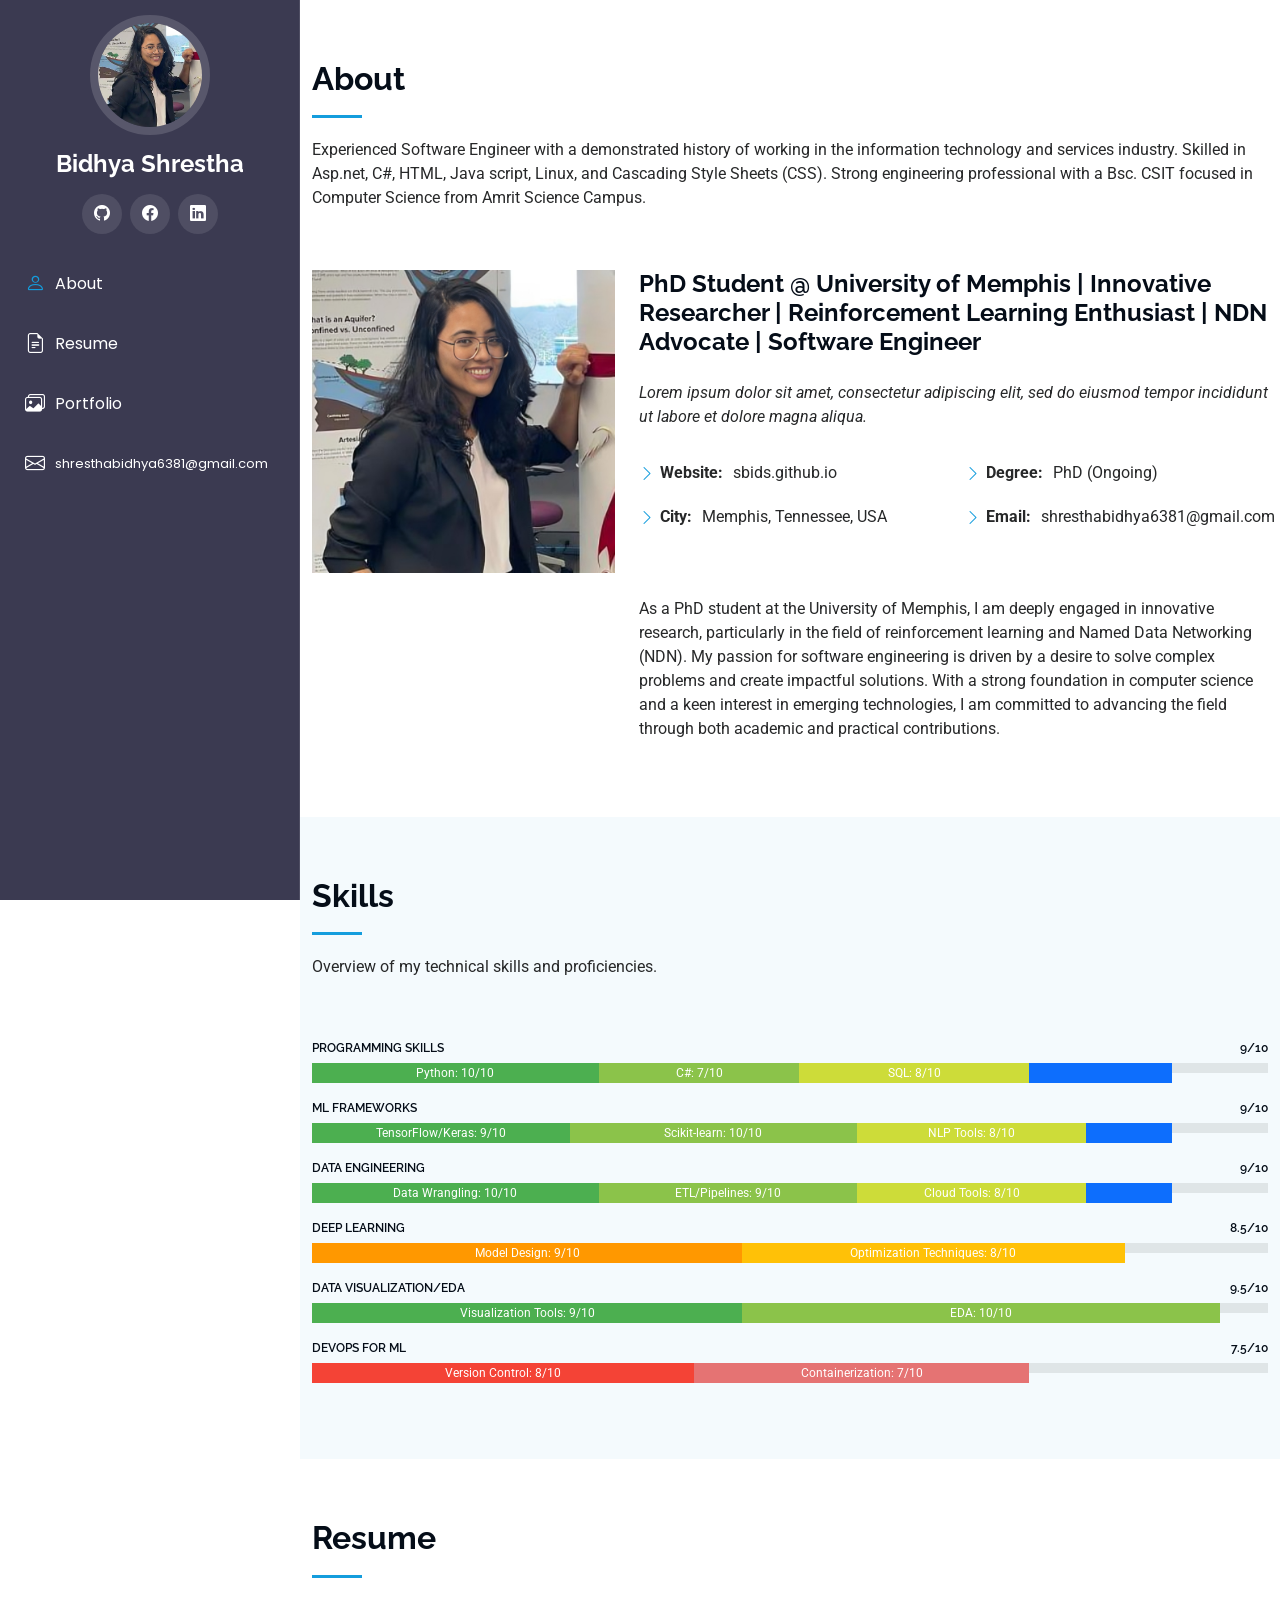
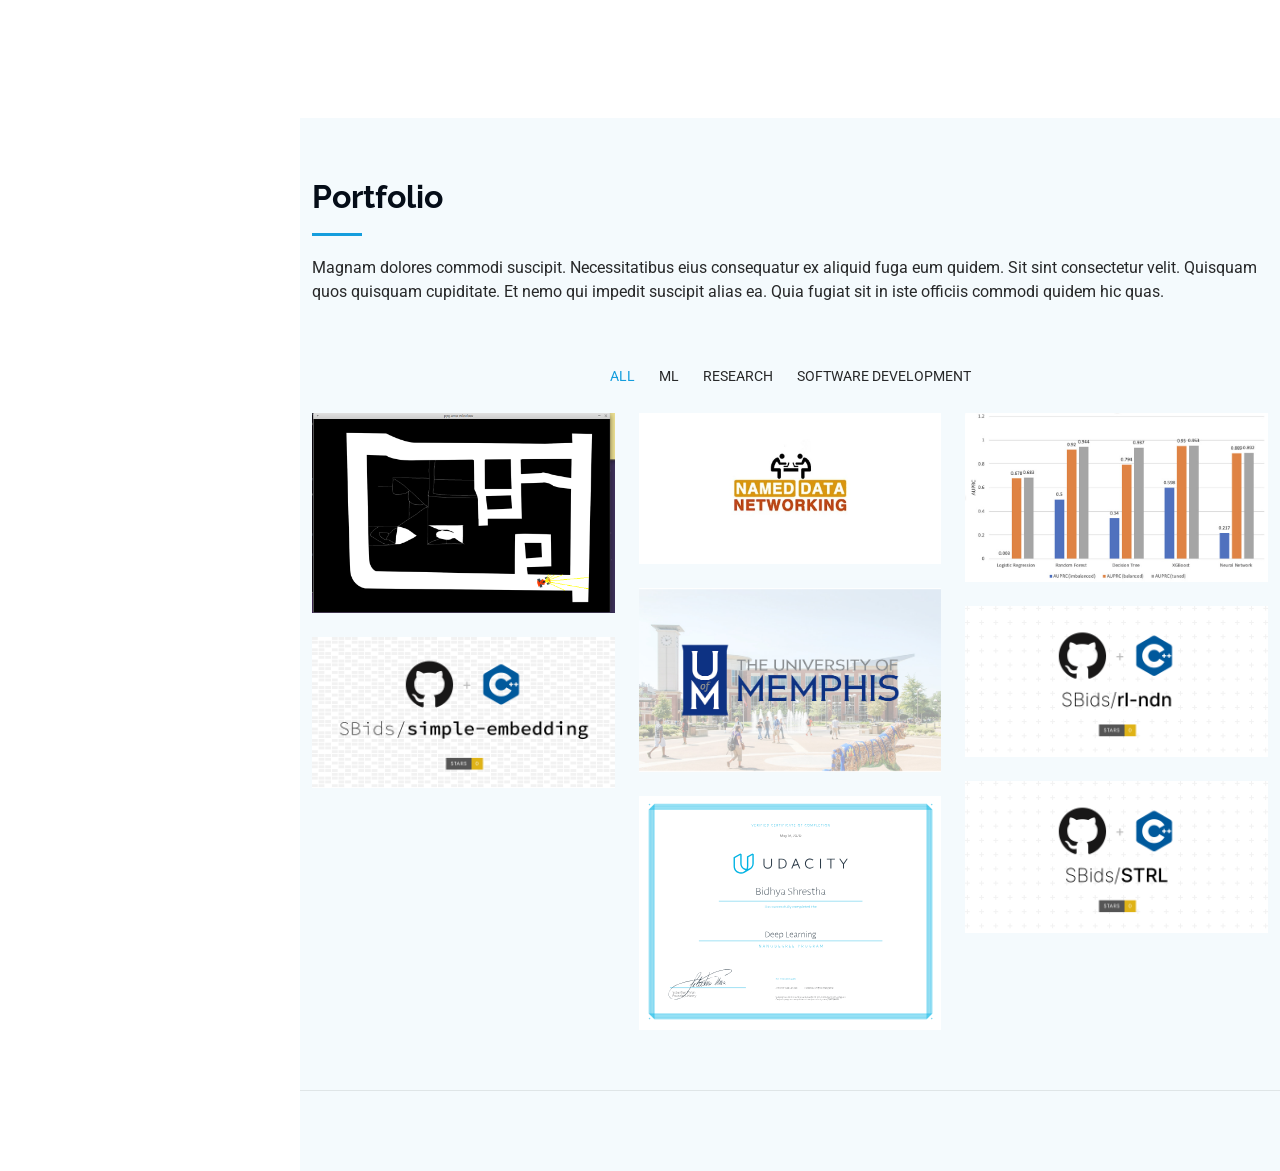
==== commit 4c89621e: "new changes" ====
--- a/index.html
+++ b/index.html
@@ -123,9 +123,9 @@
           <span class="skill">Programming Skills <i class="val">9/10</i></span>
           <div class="progress-bar-wrap">
             <div class="progress-bar" role="progressbar" aria-valuenow="90" aria-valuemin="0" aria-valuemax="100" style="width: 90%;">
-              <div style="width: 33.33%; background-color: #4caf50;" title="Python: 10/10"></div>
-              <div style="width: 23.33%; background-color: #8bc34a;" title="C#: 7/10"></div>
-              <div style="width: 26.67%; background-color: #cddc39;" title="SQL: 8/10"></div>
+              <div style="width: 33.33%; background-color: #4caf50;" title="Python: 10/10">Python: 10/10</div>
+              <div style="width: 23.33%; background-color: #8bc34a;" title="C#: 7/10">C#: 7/10</div>
+              <div style="width: 26.67%; background-color: #cddc39;" title="SQL: 8/10">SQL: 8/10</div>
             </div>
           </div>
         </div><!-- End Skills Item -->
@@ -134,9 +134,9 @@
           <span class="skill">ML Frameworks <i class="val">9/10</i></span>
           <div class="progress-bar-wrap">
             <div class="progress-bar" role="progressbar" aria-valuenow="90" aria-valuemin="0" aria-valuemax="100" style="width: 90%;">
-              <div style="width: 30%; background-color: #4caf50;" title="TensorFlow/Keras: 9/10"></div>
-              <div style="width: 33.33%; background-color: #8bc34a;" title="Scikit-learn: 10/10"></div>
-              <div style="width: 26.67%; background-color: #cddc39;" title="NLP Tools: 8/10"></div>
+              <div style="width: 30%; background-color: #4caf50;" title="TensorFlow/Keras: 9/10">TensorFlow/Keras: 9/10</div>
+              <div style="width: 33.33%; background-color: #8bc34a;" title="Scikit-learn: 10/10">Scikit-learn: 10/10</div>
+              <div style="width: 26.67%; background-color: #cddc39;" title="NLP Tools: 8/10">NLP Tools: 8/10</div>
             </div>
           </div>
         </div><!-- End Skills Item -->
@@ -145,9 +145,9 @@
           <span class="skill">Data Engineering <i class="val">9/10</i></span>
           <div class="progress-bar-wrap">
             <div class="progress-bar" role="progressbar" aria-valuenow="90" aria-valuemin="0" aria-valuemax="100" style="width: 90%;">
-              <div style="width: 33.33%; background-color: #4caf50;" title="Data Wrangling: 10/10"></div>
-              <div style="width: 30%; background-color: #8bc34a;" title="ETL/Pipelines: 9/10"></div>
-              <div style="width: 26.67%; background-color: #cddc39;" title="Cloud Tools: 8/10"></div>
+              <div style="width: 33.33%; background-color: #4caf50;" title="Data Wrangling: 10/10">Data Wrangling: 10/10</div>
+              <div style="width: 30%; background-color: #8bc34a;" title="ETL/Pipelines: 9/10">ETL/Pipelines: 9/10</div>
+              <div style="width: 26.67%; background-color: #cddc39;" title="Cloud Tools: 8/10">Cloud Tools: 8/10</div>
             </div>
           </div>
         </div><!-- End Skills Item -->
@@ -156,8 +156,8 @@
           <span class="skill">Deep Learning <i class="val">8.5/10</i></span>
           <div class="progress-bar-wrap">
             <div class="progress-bar" role="progressbar" aria-valuenow="85" aria-valuemin="0" aria-valuemax="100" style="width: 85%;">
-              <div style="width: 52.94%; background-color: #ff9800;" title="Model Design: 9/10"></div>
-              <div style="width: 47.06%; background-color: #ffc107;" title="Optimization Techniques: 8/10"></div>
+              <div style="width: 52.94%; background-color: #ff9800;" title="Model Design: 9/10">Model Design: 9/10</div>
+              <div style="width: 47.06%; background-color: #ffc107;" title="Optimization Techniques: 8/10">Optimization Techniques: 8/10</div>
             </div>
           </div>
         </div><!-- End Skills Item -->
@@ -166,8 +166,8 @@
           <span class="skill">Data Visualization/EDA <i class="val">9.5/10</i></span>
           <div class="progress-bar-wrap">
             <div class="progress-bar" role="progressbar" aria-valuenow="95" aria-valuemin="0" aria-valuemax="100" style="width: 95%;">
-              <div style="width: 47.37%; background-color: #4caf50;" title="Visualization Tools: 9/10"></div>
-              <div style="width: 52.63%; background-color: #8bc34a;" title="EDA: 10/10"></div>
+              <div style="width: 47.37%; background-color: #4caf50;" title="Visualization Tools: 9/10">Visualization Tools: 9/10</div>
+              <div style="width: 52.63%; background-color: #8bc34a;" title="EDA: 10/10">EDA: 10/10</div>
             </div>
           </div>
         </div><!-- End Skills Item -->
@@ -176,8 +176,8 @@
           <span class="skill">DevOps for ML <i class="val">7.5/10</i></span>
           <div class="progress-bar-wrap">
             <div class="progress-bar" role="progressbar" aria-valuenow="75" aria-valuemin="0" aria-valuemax="100" style="width: 75%;">
-              <div style="width: 53.33%; background-color: #f44336;" title="Version Control: 8/10"></div>
-              <div style="width: 46.67%; background-color: #e57373;" title="Containerization: 7/10"></div>
+              <div style="width: 53.33%; background-color: #f44336;" title="Version Control: 8/10">Version Control: 8/10</div>
+              <div style="width: 46.67%; background-color: #e57373;" title="Containerization: 7/10">Containerization: 7/10</div>
             </div>
           </div>
         </div><!-- End Skills Item -->
@@ -198,67 +198,6 @@
 
       <div class="container">
 
-        <div class="row">
-
-          <div class="col-lg-6" data-aos="fade-up" data-aos-delay="100">
-            <h3 class="resume-title">Sumary</h3>
-
-            <div class="resume-item pb-0">
-              <h4>Brandon Johnson</h4>
-              <p><em>Innovative and deadline-driven Graphic Designer with 3+ years of experience designing and developing user-centered digital/print marketing material from initial concept to final, polished deliverable.</em></p>
-              <ul>
-                <li>Portland par 127,Orlando, FL</li>
-                <li>(123) 456-7891</li>
-                <li>alice.barkley@example.com</li>
-              </ul>
-            </div><!-- Edn Resume Item -->
-
-            <h3 class="resume-title">Education</h3>
-            <div class="resume-item">
-              <h4>Master of Fine Arts &amp; Graphic Design</h4>
-              <h5>2015 - 2016</h5>
-              <p><em>Rochester Institute of Technology, Rochester, NY</em></p>
-              <p>Qui deserunt veniam. Et sed aliquam labore tempore sed quisquam iusto autem sit. Ea vero voluptatum qui ut dignissimos deleniti nerada porti sand markend</p>
-            </div><!-- Edn Resume Item -->
-
-            <div class="resume-item">
-              <h4>Bachelor of Fine Arts &amp; Graphic Design</h4>
-              <h5>2010 - 2014</h5>
-              <p><em>Rochester Institute of Technology, Rochester, NY</em></p>
-              <p>Quia nobis sequi est occaecati aut. Repudiandae et iusto quae reiciendis et quis Eius vel ratione eius unde vitae rerum voluptates asperiores voluptatem Earum molestiae consequatur neque etlon sader mart dila</p>
-            </div><!-- Edn Resume Item -->
-
-          </div>
-
-          <div class="col-lg-6" data-aos="fade-up" data-aos-delay="200">
-            <h3 class="resume-title">Professional Experience</h3>
-            <div class="resume-item">
-              <h4>Senior graphic design specialist</h4>
-              <h5>2019 - Present</h5>
-              <p><em>Experion, New York, NY </em></p>
-              <ul>
-                <li>Lead in the design, development, and implementation of the graphic, layout, and production communication materials</li>
-                <li>Delegate tasks to the 7 members of the design team and provide counsel on all aspects of the project. </li>
-                <li>Supervise the assessment of all graphic materials in order to ensure quality and accuracy of the design</li>
-                <li>Oversee the efficient use of production project budgets ranging from $2,000 - $25,000</li>
-              </ul>
-            </div><!-- Edn Resume Item -->
-
-            <div class="resume-item">
-              <h4>Graphic design specialist</h4>
-              <h5>2017 - 2018</h5>
-              <p><em>Stepping Stone Advertising, New York, NY</em></p>
-              <ul>
-                <li>Developed numerous marketing programs (logos, brochures,infographics, presentations, and advertisements).</li>
-                <li>Managed up to 5 projects or tasks at a given time while under pressure</li>
-                <li>Recommended and consulted with clients on the most appropriate graphic design</li>
-                <li>Created 4+ design presentations and proposals a month for clients and account managers</li>
-              </ul>
-            </div><!-- Edn Resume Item -->
-
-          </div>
-
-        </div>
 
       </div>
 
--- a/assets/css/main.css
+++ b/assets/css/main.css
@@ -726,14 +726,22 @@
   transition: 0.9s;
   background-color: var(--accent-color);
 } */
-.skills  .progress-bar {
-  position: relative; /* Ensure the parent is positioned */
+.skills .progress-bar {
+  display: flex; /* Use flexbox to align children horizontally */
   height: 20px; /* Define a height for the progress bar */
-  overflow: visible; /* Ensure overflow is visible */
+  overflow: visible; /* Hide overflow to keep bars within bounds */
+  flex-direction: row;
+  justify-content: left;
 }
 .skills .progress-bar div {
-  position: absolute; /* Position child elements absolutely */
-  height: 100%; /* Ensure child divs fill the height of the parent */
+  height: 100%; /* Ensure each segment fills the height of the parent */
+    flex-shrink: 0; /* Prevent the divs from shrinking */
+    position: relative; /* Position relative for inner text */
+    display: flex; /* Use flexbox for centering text */
+    align-items: center; /* Vertically center text */
+    justify-content: center; /* Horizontally center text */
+    color: white; /* Text color for visibility */
+    font-size: 12px; /* Adjust font size as needed */
 }
 
 /*--------------------------------------------------------------
